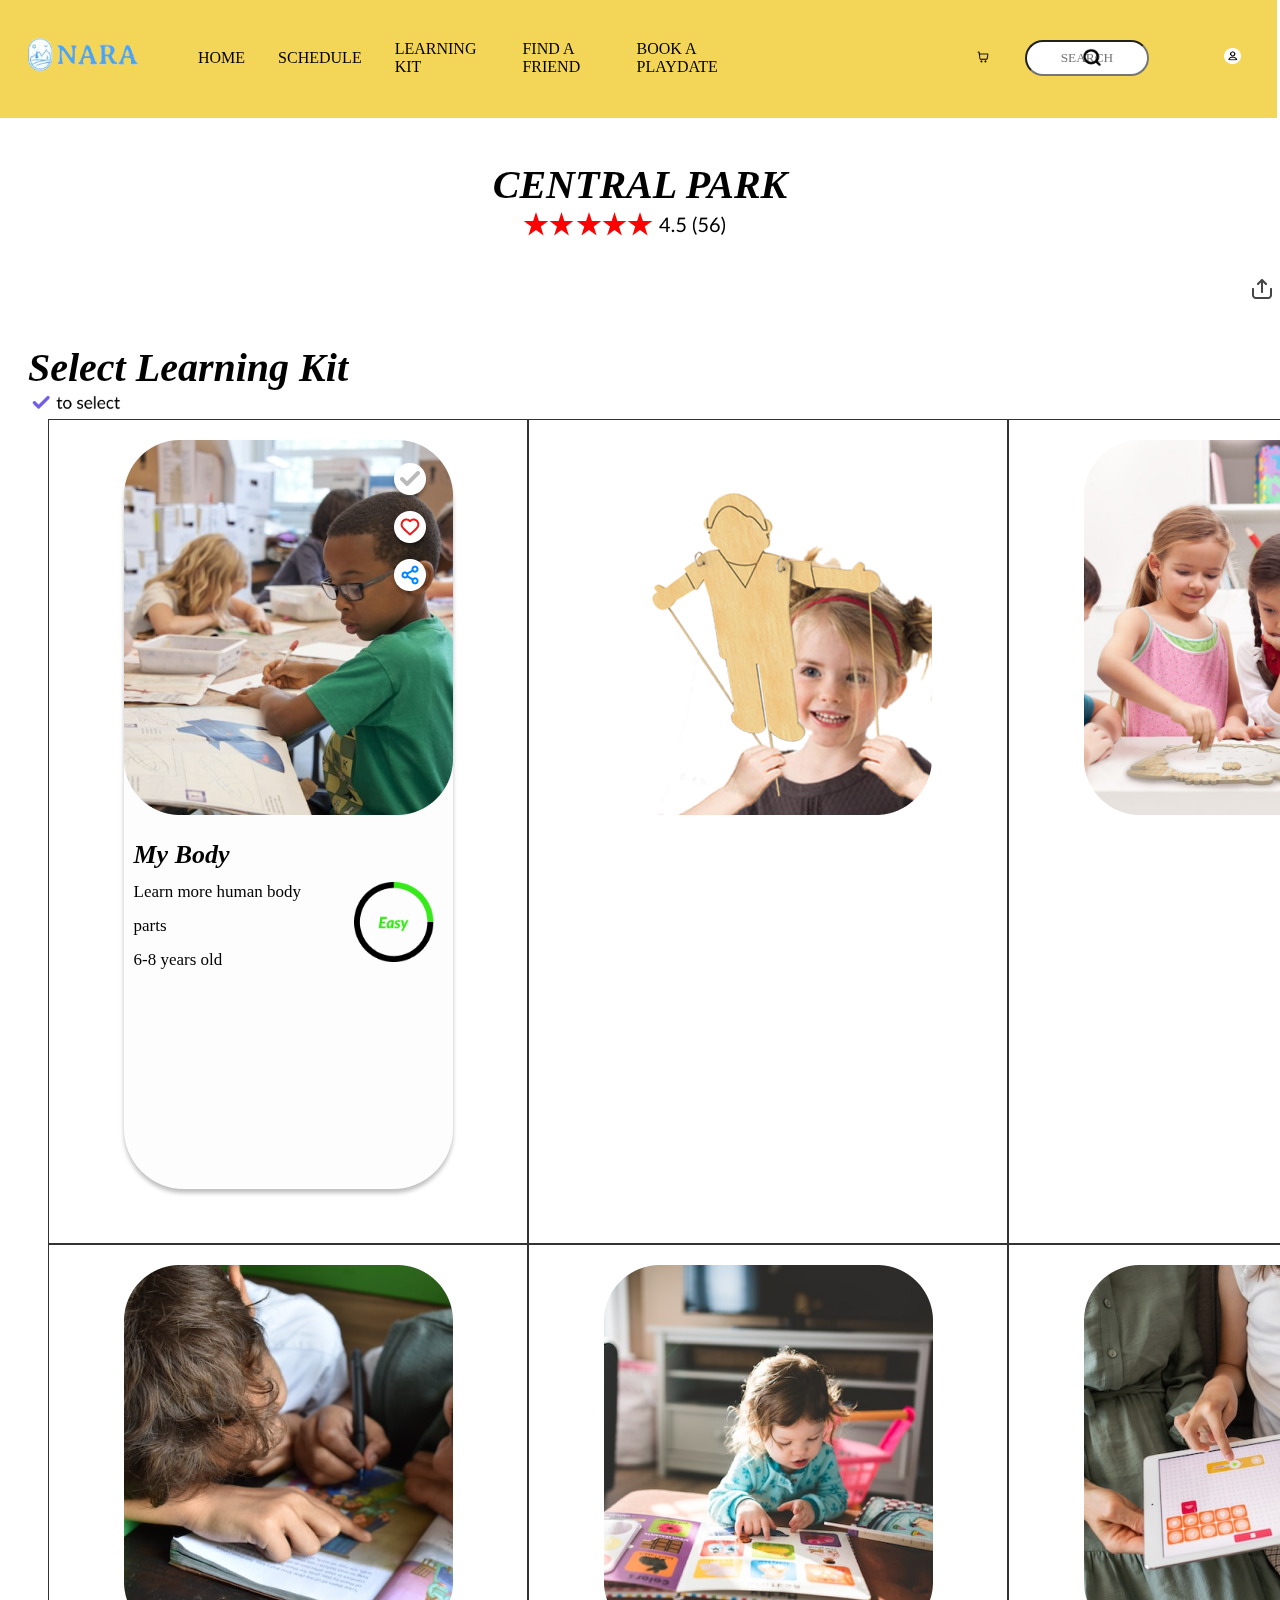
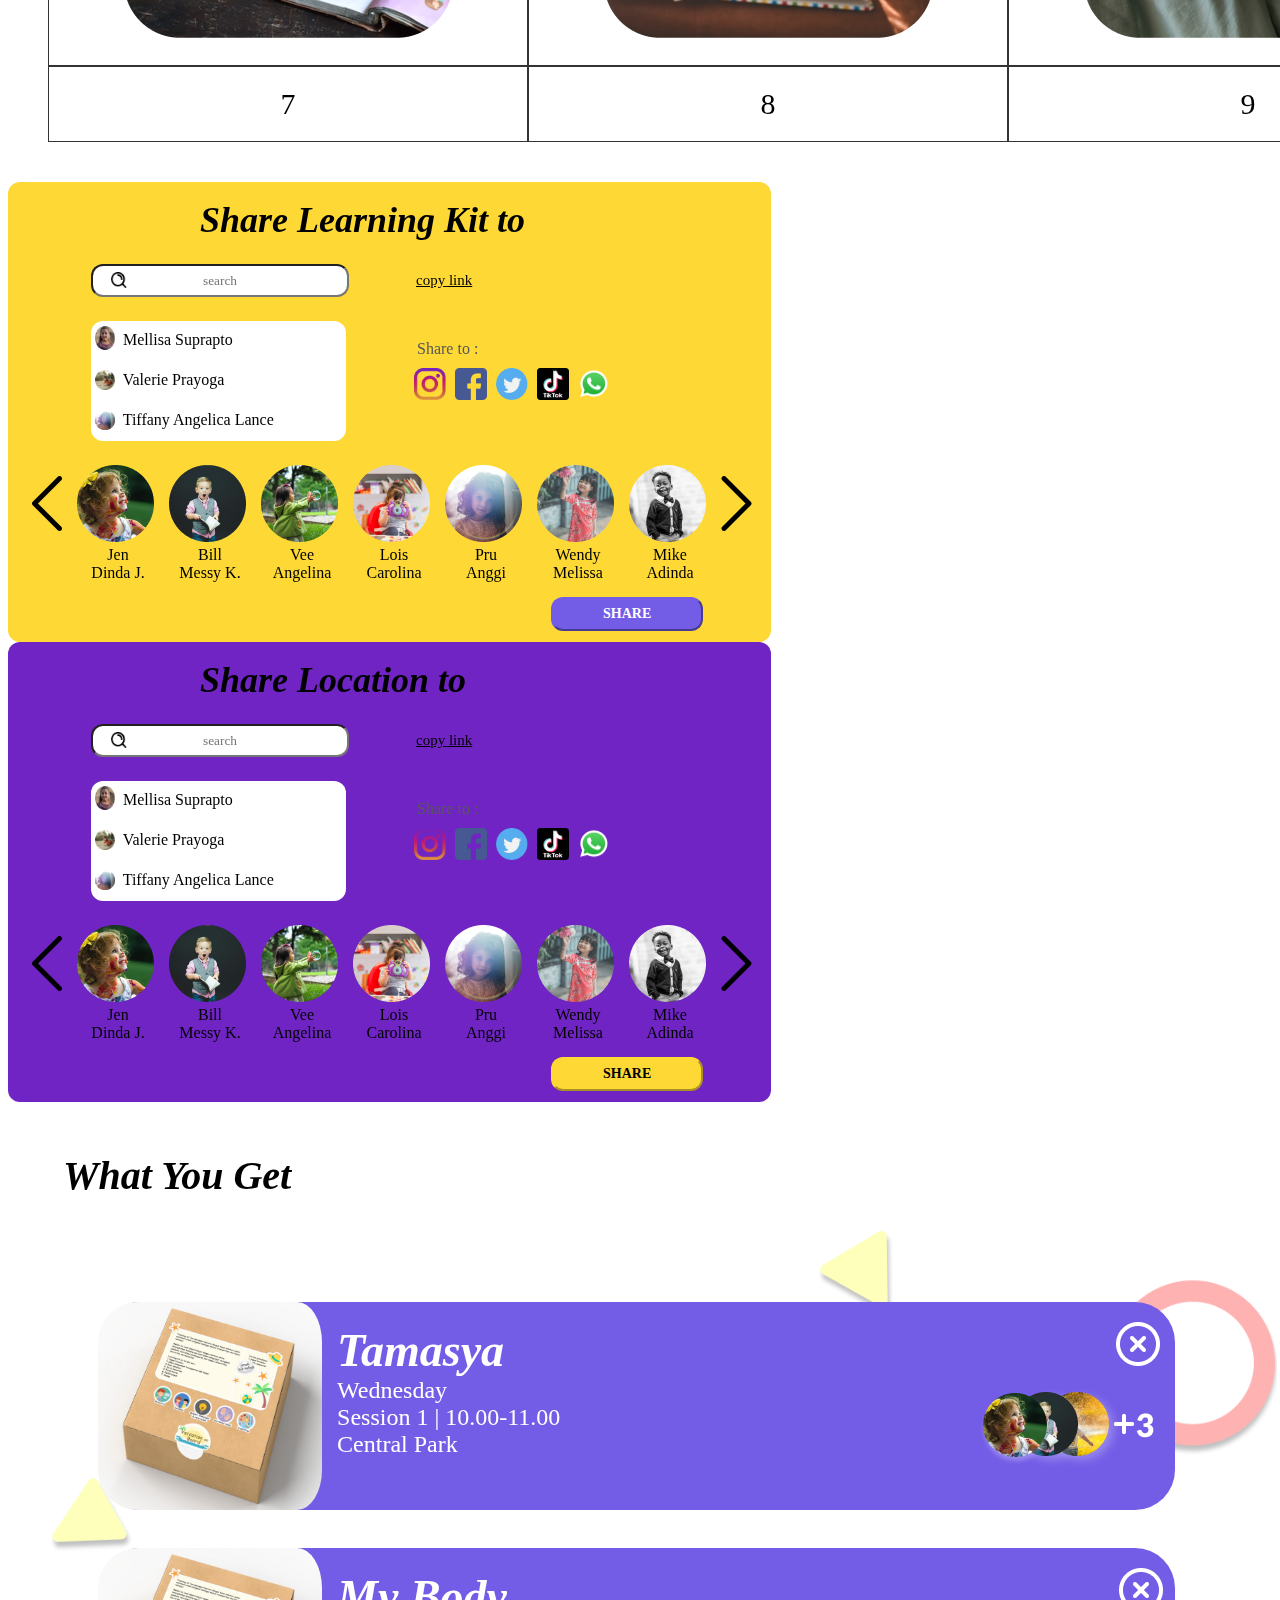
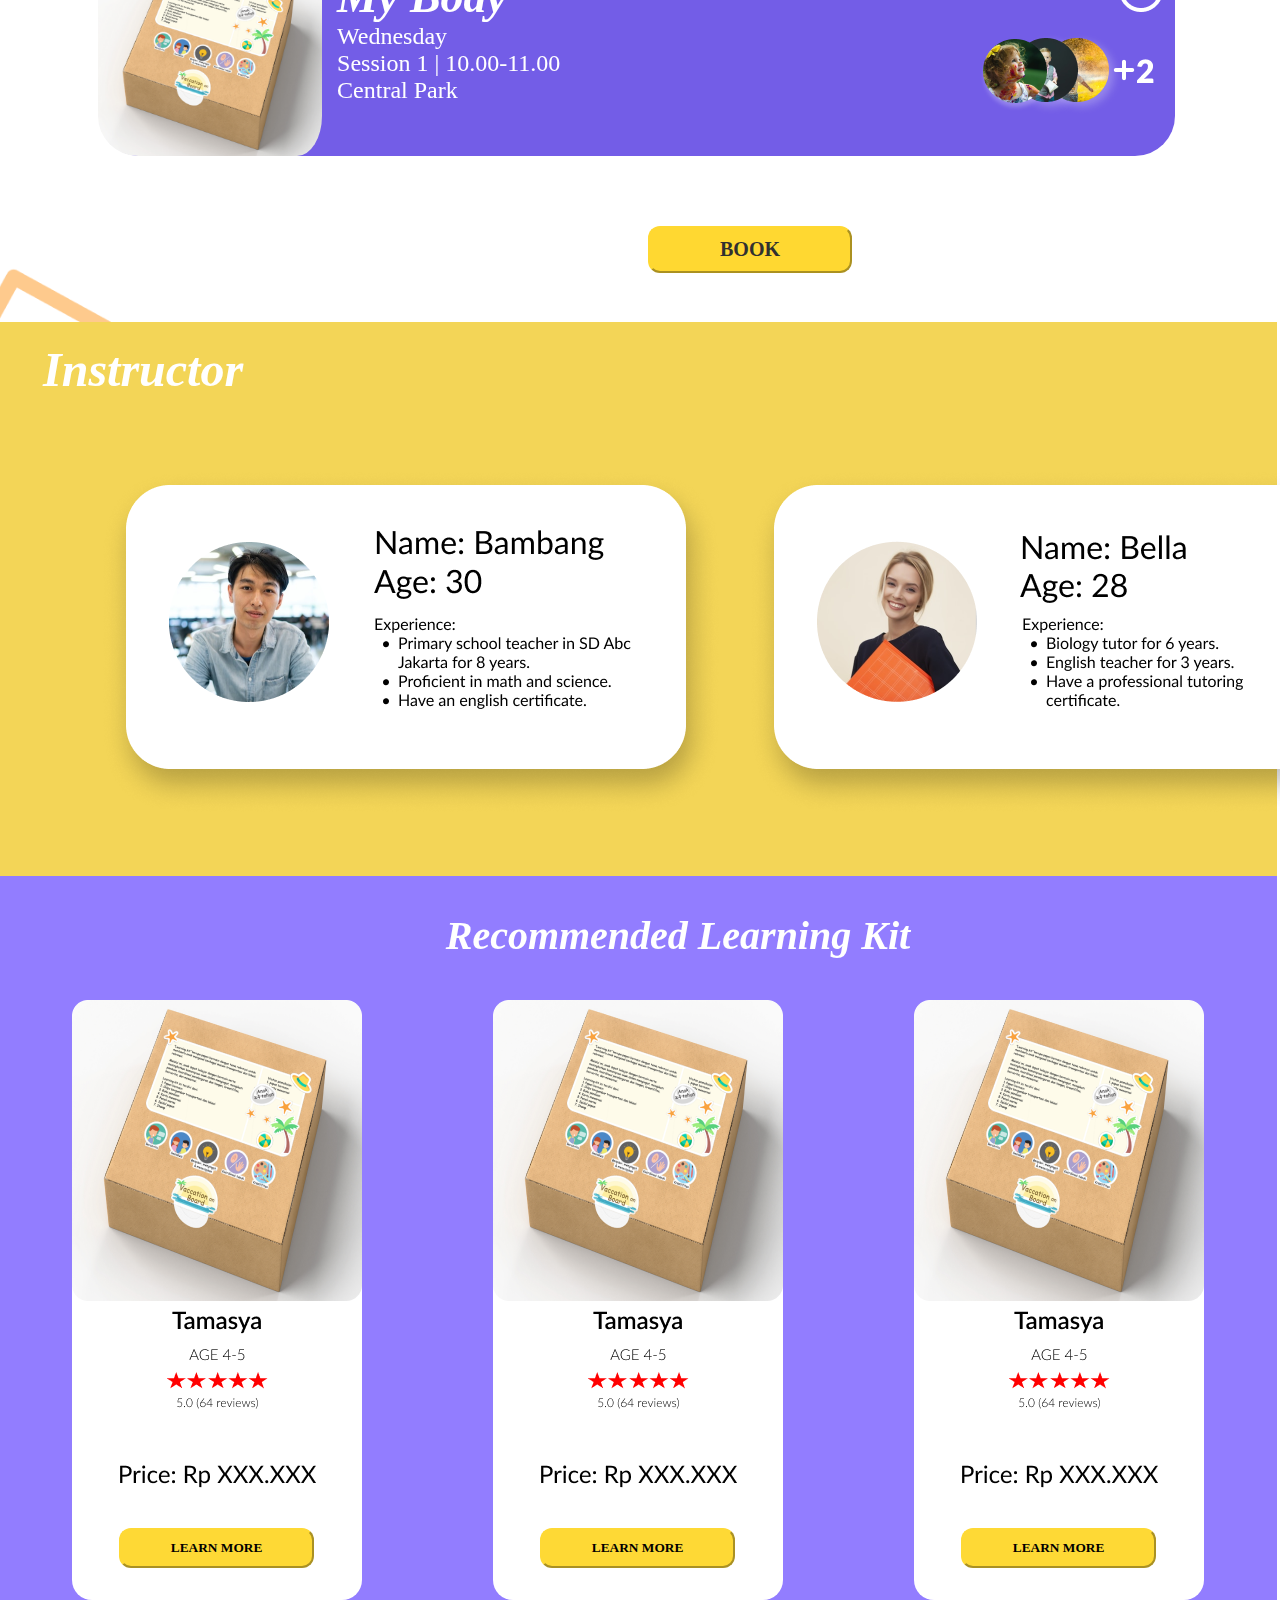
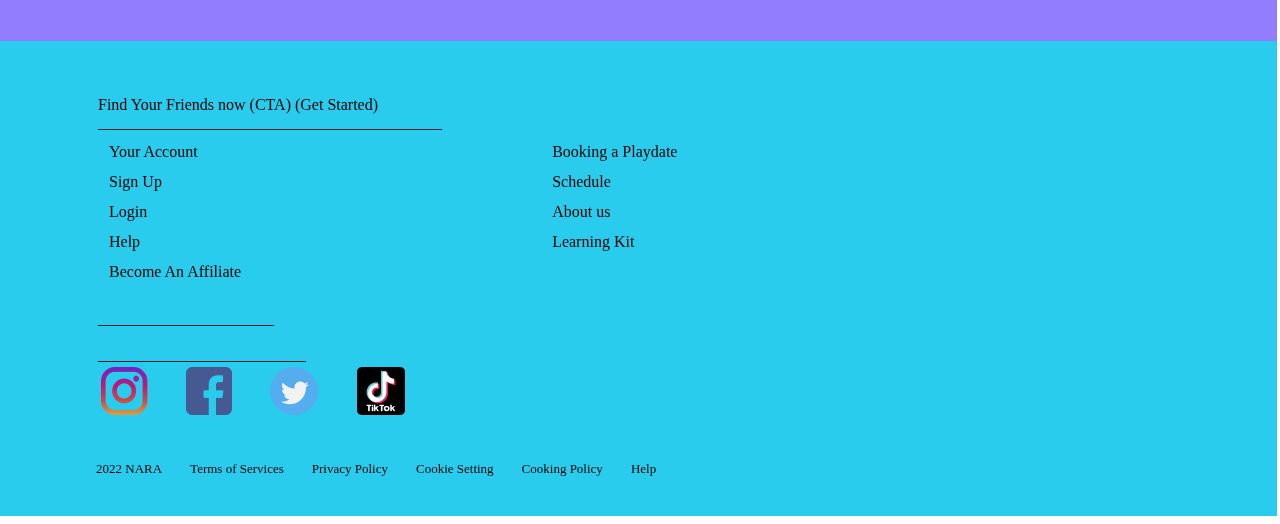
==== Code v.0.2/web/product_page.html @ f8077f62 "Uploaded Reinhart's Database and Setting Up Docker" ====
<!DOCTYPE html>
<html lang="en">
<head>
    <meta charset="UTF-8">
    <meta http-equiv="X-UA-Compatible" content="IE=edge">
    <meta name="viewport" content="width=device-width, initial-scale=1.0">
    <title> Product Page </title>
    <link rel="stylesheet" href="css folder/product_page.css">
</head>
<body>
    <div class="navbar">
        <table>
            <tr class="navbarcontent">
                <td> 
                    <img src="pic/My project 1.svg">
                </td>
                <td>
                    HOME
                </td>
                <td>
                    SCHEDULE
                </td>
                <td>
                    LEARNING KIT
                </td>
                <td>
                    FIND A FRIEND
                </td>
                <td>
                    BOOK A PLAYDATE
                </td>
                <td class="shoppingcart">
                    <img src="pic/shopping-cart-01.png" width="80%" height="80%">
                </td>
                <td>
                    <div class="searchbox">
                        <input type="text" placeholder="SEARCH" class="input">
                        <button type="submit">
                            <img src="pic/search-md.png" width="80%" height="80%">
                        </button>
                </div>
                </td>
                <td class="usercircle">
                    <img src="pic/usercircle.png" width="80%" height="80%">
                </td>
            </tr>
        </table>
    </div>
        <div class="sectionone">
            <table class="place_options">
                <tr>
                    <td>
                        <!--
                        <button class="left_button_img">
                        <img src="pic/button left.png">
                        -->
                        </button>
                    </td>

                    <td class="place_name">
                        CENTRAL PARK
                    </td>
                    <td>
                        <!---
                        <button class="right_button_img">
                        <img src="pic/button right.png">
                        </button>
                        -->
                    </td>
                </tr>
                <tr>    
                    <td>

                    </td>
                    <td class="place_rating">
                        <img src="pic/star-rating.png">
                    </td>
                </tr>
            </table>
            <table>
                <td class="share_icon">
                    <img src="pic/share-01.png">
                </td>
                <td>
                    <u> Share </u>
                </td>
                <td class="heart_icon">
                    <img src="pic/heart-rounded.png">
                </td>
                <td>
                    <u> Save </u>
                </td>
            </table>
            <br><br>
            <label class="select_learning_kit"> Select Learning Kit </label>
            <br>
            <label class="tick_to_select"> 
                <img src="pic/select_icon.png" width="8%" height="8%" style="margin-left: -3px;"> 
            </label>
        </div>

        <div class="lists_of_learning_kits_container">
            <div class="grid_item_one">
                <div class="grid_item_one_content">
                    <img src="pic/image 35.png">
                    <div class="grid_item_one_buttons">
                        <button class="select_button">
                            <img src="pic/grid-icons/select_default.png">
                        </button>
                        <br>
                        <button class="like_button">
                        <img src="pic/grid-icons/like_default.png">
                        </button>
                        <br>
                        <button class="share_button">
                            <img src="pic/grid-icons/share_default.png">
                        </button>
                    </div>
                    <div class="grid_item_one_text">
                        <label class="grid_item_one_header"> My Body </label>
                        <br style="margin-bottom: -5px; display: block;">
                        <label class="grid_item_one_header_content">
                        Learn more human body <br style="margin-bottom: -15px; display: block;">
                        parts
                        <br style="margin-bottom: -15px; display: block;">
                        6-8 years old
                        </label>
                        <br>
                        <img src="pic/easy-big.png" class="grid_item_one_difficulty">
                    </div>
                    <div data-toggle="collapse">
                    </div>
                </div>
                <br>
                
            </div>

            <div class="grid-item">
                <img src="pic/image 37.png">
            </div>
            <div class="grid-item">
                <img src="pic/image 41.png">
            </div>  
            <div class="grid-item">
                <img src="pic/image 45.png">
            </div>
            <div class="grid-item">
                <img src="pic/image 46.png">
            </div>
            <div class="grid-item">
                <img src="pic/image 47.png">
            </div>  
            <div class="grid-item">7</div>
            <div class="grid-item">8</div>
            <div class="grid-item">9</div>  
        </div>





        <div class="pop_up_share_learningkit">
            <table>
                <tr>
                    <td class="share_learningkit_header"> Share Learning Kit to </td>
                </tr>
                <tr>
                    <td>
                        <div class="share_learningkit_searchbar">
                            <input type="text" placeholder="search" class="share_learningkit_input">
                            <button type="submit" class="share_learningkit_magnifying_glass">
                                <img src="pic/search-md2.png" width="80%" height="80%">
                            </button>
                        </div>
                    </td>
                    <td class="copy_link_learningkit">
                         copy link 
                    </td>
                </tr>
                <tr>
                    <td rowspan="2">
                        <div class="share_learningkit_list_of_friends">
                                <img src="pic/faces/Ellipse 136.png" width="20" height="20%"> Mellisa Suprapto <br/>
                                <p> <img src="pic/faces/Ellipse 137.png" width="20" height="20%"> Valerie Prayoga <br/>
                                <p> <img src="pic/faces/Ellipse 135.png" width="20" height="20%"> Tiffany Angelica Lance <br/>
                        </div>
                    </td>
                    <td style="position:relative; left:-350px; top: 12px; font-family: Lato; color: #575757;">
                        Share to :
                    </td>
                </tr>
                <tr class="share_to_logos">
                    <td><img src="pic/Group.png"></td>
                    <td><img src="pic/facebook logo.png"></td>
                    <td><img src="pic/Group(1).png"></td>
                    <td><img src="pic/TikTok logo.png"></td>
                    <td><img src="pic/whatsapp.png"></td>
                </tr>
                <tr>
                <td>
                    <div class="learningkit_friends_container">
                        <div>
                            <img src="pic/left-arrow.png" class="left_arrow">
                        </div>
                        <div>
                            <img src="pic/faces/Ellipse 121.png">
                            <label> Jen </label>
                            <label> Dinda J. </label>
                        </div>
                        <div>
                            <img src="pic/faces/Ellipse 122.png">
                            <label> Bill </label>
                            <label> Messy K. </label>
                        </div>
                        <div>
                            <img src="pic/faces/Ellipse 124.png">
                            <label> Vee </label>
                            <label> Angelina </label>
                        </div>
                        <div>
                            <img src="pic/faces/Ellipse 134.png">
                            <label> Lois </label>
                            <label> Carolina </label>
                        </div>
                        <div>
                            <img src="pic/faces/Ellipse 135.png">
                            <label> Pru </label>
                            <label> Anggi </label>
                        </div>
                        <div>
                            <img src="pic/faces/Ellipse 123.png">
                            <label> Wendy </label>
                            <label> Melissa </label>
                        </div>
                        <div>
                            <img src="pic/faces/Ellipse 133.png">
                            <label> Mike </label>
                            <label> Adinda </label>
                        </div>
                        <div>
                            <img src="pic/right-arrow.png" class="right_arrow">
                        </div>
                    </div>
                        <div>
                            <a href="">
                            <button class="friends_share">  SHARE </button>
                            </a>
                        </div>
                    </td>
                </tr>
            </table>
        </div>


        <div class="pop_up_share_location">
            <table>
                <tr>
                    <td class="share_location_header"> Share Location to </td>
                </tr>
                <tr>
                    <td>
                        <div class="share_location_searchbar">
                            <input type="text" placeholder="search" class="share_location_input">
                            <button type="submit" class="share_location_magnifying_glass">
                                <img src="pic/search-md2.png" width="80%" height="80%">
                            </button>
                        </div>
                    </td>
                    <td class="copy_link_location">
                         copy link 
                    </td>
                </tr>
                <tr>
                    <td rowspan="2">
                        <div class="share_location_list_of_friends">
                                <img src="pic/faces/Ellipse 136.png" width="20" height="20%"> Mellisa Suprapto <br/>
                                <p> <img src="pic/faces/Ellipse 137.png" width="20" height="20%"> Valerie Prayoga <br/>
                                <p> <img src="pic/faces/Ellipse 135.png" width="20" height="20%"> Tiffany Angelica Lance <br/>
                        </div>
                    </td>
                    <td style="position:relative; left:-350px; top: 12px; font-family: Lato; color: #575757;">
                        Share to :
                    </td>
                </tr>
                <tr class="share_to_logos_shareloc">
                    <td><img src="pic/Group.png"></td>
                    <td><img src="pic/facebook logo.png"></td>
                    <td><img src="pic/Group(1).png"></td>
                    <td><img src="pic/TikTok logo.png"></td>
                    <td><img src="pic/whatsapp.png"></td>
                </tr>
                <tr>
                <td>
                    <div class="location_friends_container">
                        <div>
                            <img src="pic/left-arrow.png" class="left_arrow_shareloc">
                        </div>
                        <div>
                            <img src="pic/faces/Ellipse 121.png">
                            <label> Jen </label>
                            <label> Dinda J. </label>
                        </div>
                        <div>
                            <img src="pic/faces/Ellipse 122.png">
                            <label> Bill </label>
                            <label> Messy K. </label>
                        </div>
                        <div>
                            <img src="pic/faces/Ellipse 124.png">
                            <label> Vee </label>
                            <label> Angelina </label>
                        </div>
                        <div>
                            <img src="pic/faces/Ellipse 134.png">
                            <label> Lois </label>
                            <label> Carolina </label>
                        </div>
                        <div>
                            <img src="pic/faces/Ellipse 135.png">
                            <label> Pru </label>
                            <label> Anggi </label>
                        </div>
                        <div>
                            <img src="pic/faces/Ellipse 123.png">
                            <label> Wendy </label>
                            <label> Melissa </label>
                        </div>
                        <div>
                            <img src="pic/faces/Ellipse 133.png">
                            <label> Mike </label>
                            <label> Adinda </label>
                        </div>
                        <div>
                            <img src="pic/right-arrow.png" class="right_arrow_shareloc">
                        </div>
                    </div>
                        <div>
                            <a href="">
                            <button class="friends_share_shareloc">  SHARE </button>
                            </a>
                        </div>
                    </td>
                </tr>
            </table>
        </div>


        <div class="whatyouget">
            <div class="what_you_get_content">
                <label class="what_you_get_label"> What You Get </label>
                
                <div class="what_you_get_tamasya">
                    <img src="pic/Screenshot (389) 1.png" width="224px" height="208px" style="float: left; border-radius: 40px; margin-left: -2px; padding-right: 15px;" >
                    <label class="what_you_get_tamasya_header"> Tamasya </label>
                    <img src="pic/X_Icon.png" class="what_you_get_tamasya_x_icon">
                    <br style="display:block; margin-bottom: 0.5em;">
                    Wednesday
                    <br style="display: block; margin-bottom: 6px;">
                    Session 1 | 10.00-11.00
                    <br  style="display: block; margin-bottom: 6px;">
                    Central Park
                    <img src="pic/faces_and_+3.png" class="what_you_get_tamasya_3faces">
                </div>
                
                <br>
                
                <div class="what_you_get_mybody">
                    <img src="pic/Screenshot (389) 1.png" width="224px" height="208px" style="float: left; border-radius: 40px; margin-left: -2px; padding-right: 15px;" >
                    <label class="what_you_get_mybody_header"> My Body </label>
                    <img src="pic/X_Icon.png" class="what_you_get_mybody_x_icon">
                    <br style="display:block; margin-bottom: 0.5em;">
                    Wednesday
                    <br style="display: block; margin-bottom: 6px;">
                    Session 1 | 10.00-11.00
                    <br  style="display: block; margin-bottom: 6px;">
                    Central Park
                    <img src="pic/faces_and_+2.png" class="what_you_get_tamasya_3faces_plus2">
                </div>

                <div class="book_button_div">
                    <button  class="what_you_get_book_button"> BOOK </button>
                </div>
            </div>
            <img src="pic/bg_whatyouget_revisi.png" class="whatyouget_bg">
        </div>
                

        <br>

        <div class="instructor">
            <label class="instructorlabel"> Instructor </label>
            <table class="instructortable">
                <td><img src="pic/ins-bambang.png"></td>
                <td><img src="pic/ins-bella.png"></td>
            </table>
        </div>

        <div class="rec_learning_kit">
            <br><br>
            <label class="recom_learn_kit"> Recommended Learning Kit </label>
            <table class="three_items">
                <td class="first_container">
                        <div class="container_tamasya">
                            <img src="pic/Screenshot (389) 1.png"><br>
                            <img src="pic/Group 180.png">
                            <br><br><br>
                            <button class="learn_more_button">
                                LEARN MORE
                            </button>
                         <br>
                         </div>
                </td>

                <td class="second_container">
                    <div class="container_tamasya_dua">
                        <img src="pic/Screenshot (389) 1.png"><br>
                        <img src="pic/Group 180.png">
                        <br><br><br>
                        <button class="learn_more_button_dua">
                            LEARN MORE
                        </button>
                        <br>
                    </div>
                 </td>

                <td class="third_container">
                    <div class="container_tamasya_tiga">
                        <img src="pic/Screenshot (389) 1.png"><br>
                        <img src="pic/Group 180.png">
                        <br><br><br>
                        <button class="learn_more_button_tiga">
                            LEARN MORE
                        </button>
                        <br>
                    </div>
                </td>
                
            </table>
        </div>




        <footer class="footer">
            <div class="footerdiv">
                Find Your Friends now   (CTA) (Get Started)
                <br style="line-height:0px;">
                ___________________________________________
                <br style="line-height:30px;">
                <table class="tablefooter">
                    <tr>
                        <td>Your Account</td>
    
                        <td>Booking a Playdate</td>
                    </tr>
                    <tr>
                        <td>Sign Up</td>
    
                        <td>Schedule</td>
                    </tr>
                    <tr>
                        <td>Login</td>
    
                        <td>About us</td>
                    </tr>
                    <tr>
                        <td>Help</td>
    
                        <td>Learning Kit</td>
                    </tr>
                    <tr>
                        <td>Become An Affiliate</td>
                    </tr>
                </table>
                <br>
                 ______________________
                 <br />&nbsp;<br />
    
                 __________________________
                 <br class="seperatelogo">
                 <table class="footerlogos">
                    <tr>
                        <td><img src="pic/Group.png"></td>
                        <td><img src="pic/facebook logo.png"></td>
                        <td><img src="pic/Group(1).png"></td>
                        <td><img src="pic/TikTok logo.png"></td>
                    </tr>
                 </table>
            </div>
            <br />&nbsp;<br />
    
            <table class="bottombar">
                <tr>
                    <td> 2022 NARA </td>
                    <td> Terms of Services </td>
                    <td> Privacy Policy </td>
                    <td> Cookie Setting </td>
                    <td> Cooking Policy </td>
                    <td> Help </td>
                </tr>
            </table>
            <br><br>
        </footer>
</body>
<script src="Js Script/product_page.js"></script>
</html>
---- Code v.0.2/web/css folder/product_page.css ----
body{
    overflow-x: hidden;
}

.navbar{
    background: #f3d557;
    margin-top: -10px;
    margin-left: -10px;
    width: 101.2%;
}

.navbarcontent{
    font-family: Inter;
    width: 100%;
}

.navbarcontent td{
    padding-right: 30px;
}

.shoppingcart{
    padding-left: 200px;
}

.searchbox input{
    display: block;
    width: 100%;
}

.searchbox button{
    background: transparent;
    border: none;
    cursor: pointer;
    display: inline-block;
    position: absolute;
    top: 47px;
    right: 170px;
}

.navbar input[type=text]{
    background-color: white;
    text-align: center;
    border-radius: 20px;
    width: 150%;
    height: 30px;
    font-family: Lato;
}

.usercircle{
    padding-left: 90px;
}

.sectionone{
    padding-top: 40px;
}

.place_options{
    margin-left: auto;
    margin-right: auto;
}

.left_button_img{
    background-color: transparent;
    background-repeat: no-repeat;
    border: none;
    cursor: pointer;
    overflow: hidden;
    outline: none;
}

.left_button_img:hover{
    color: #444444;
    opacity: 55%;
}

.right_button_img{
    background-color: transparent;
    background-repeat: no-repeat;
    border: none;
    cursor: pointer;
    overflow: hidden;
    outline: none;
}

.right_button_img:hover{
    color: #444444;
    opacity: 55%;
}

.place_name{
    font-family: Lato;
    font-style: italic;
    font-weight: bolder;
    font-size: 40px;
    padding-left: 30px;
    padding-right: 30px;
}

.place_rating{
    padding-left: 60px;
    padding-bottom: 30px;
}

.share_icon{
    padding-left: 1240px;
    padding-right: 5px;
}

.heart_icon{
    padding-left: 20px;
    padding-right: 5px;
}

.select_learning_kit{
    font-family: Lato;
    font-style: italic;
    font-weight: bolder;
    font-size: 40px;
    padding-left: 20px;
}

.tick_to_select{
    padding-left: 20px;
}




.lists_of_learning_kits_container{
    width: 1440px;
    display: grid;
    grid-template-columns: auto auto auto;
    grid-template-rows: auto auto auto;
    padding-bottom: 40px;
    padding-left: 40px;
}

.grid_item_one{
/*    background-color: rgba(255, 255, 255, 0.8); */
    border: 1px solid rgba(0, 0, 0, 0.8);
    padding: 20px;
    font-size: 30px;
}

.grid_item_one_content{
    background: #FDFDFD;
    width: 329px;
    border-radius: 60px;
    margin-left: auto;
    margin-right: auto;
    box-shadow: 0px 4px 4px rgba(0, 0, 0, 0.25);
    font-family: Lato;
}

.grid_item_one_buttons{
    position: relative;
    top: -360px;
    left: 260px;
}

.grid_item_one_text{
    position: relative;
    top: -130px;
    left: 10px;
}

.grid_item_one_header{
    font-weight: bolder;
    font-style: italic;
    font-size: 26px;
}

.grid_item_one_header_content{
    font-size: 17px;
}

.grid_item_one_difficulty{
    position: relative;
    width: 80px;
    height: 80px;
    top: -90px;
    left: 220px;
}

.select_button{
    background-color: transparent;
    border-radius: 50%;
    background-repeat: no-repeat;
    border: none;
    cursor: pointer;
    overflow: hidden;
    outline: none;
}

.like_button{
    background-color: transparent;
    border-radius: 50%;
    background-repeat: no-repeat;
    border: none;
    cursor: pointer;
    overflow: hidden;
    outline: none;
}

.share_button{
    background-color: transparent;
    border-radius: 50%;
    background-repeat: no-repeat;
    border: none;
    cursor: pointer;
    overflow: hidden;
    outline: none;
}





.grid-item{
    background-color: rgba(255, 255, 255, 0.8);
    border: 1px solid rgba(0, 0, 0, 0.8);
    padding: 20px;
    font-size: 30px;
    text-align: center;
}







.footer{
    background-color: #2ACCEE;
    font-family:  Inter;
    width: 100%;
    height: 100%;
    margin-left: -10px;
    width: 101.2%;
}

.footerdiv{
    padding-top: 55px;
    padding-left: 100px;
}

.tablefooter{
    text-align: left;
    border-spacing: 10px;
    border-collapse: separate;
}

.tablefooter td{
    padding-right: 300px;
}

.seperatelogo{
    line-height: 80px;
}

.footerlogos td{
    padding-right: 35px;
}

.footerlogos{
    margin: left;
    padding-right: 300px;
}

.bottombar{
    padding-left: 95px;
    font-size: 13px;
}

.bottombar td{
    padding-right: 25px;
}



.learningkitheader{
    font-weight: bolder;
    font-style: italic;
    color: black;
    font-family: Lato;
    font-size: 48px;
    padding-left: 30px;
    padding-top: 25px;
}

.instructor{
    background-color: #F3D557;
    margin-left: -10px;
    width: 101.2%;
    margin-top: -22px;
}

.instructorlabel{
    font-family: Lato;
    font-weight: bolder;
    font-style: italic;
    color: white;
    font-size: 48px;
    padding-left: 45px;
    display: block;
    padding-top: 20px;
}

.instructortable{
    padding-left: 100px;
    padding-top: 70px;
    padding-bottom: 60px;
}

.instructortable td{
    padding-right: 25px;
}

.whatyouget{
    position: relative; 
    object-fit: fill;
    margin-left: -10px;
    width: 101.2%;
    height: fit-content;
}

.whatyouget_bg{
    width: 100%;
    height: 100%;
    position: relative;
    z-index: -1;
    margin-top: -500px;
}

.what_you_get_label{
    position: absolute; 
    top: 50px;
    left: 35px;
    font-weight: bolder;
    font-family: Lato;
    font-size: 40px;
    font-style: italic;
    padding-left: 30px;
}

.what_you_get_tamasya{
    background-color: #735DE7;
    font-family: Lato;
    border-radius: 40px;
    position: relative;  
    top: 200px;
    height: 208px;
    width: 1075px;
    margin-left: auto;
    margin-right: auto;
    color: white;
    font-size: 24px;
}

/*
.what_you_get_tamasya{
    display:flex;
    justify-content: between;
    align-items: center;
    background-color: #735DE7;
    font-family: Lato;
    border-radius: 12px;
    top: 150px;
}
*/

.what_you_get_tamasya_header{
    font-family: Lato;
    font-weight: bolder;
    color: white;
    font-size: 46px;
    font-style: italic;
}

.what_you_get_tamasya_x_icon{
    padding-left: 600px;
    padding-top: 20px;
}

.what_you_get_tamasya_3faces{
    padding-left: 250px;
    float: right;
    margin-top: -45px;
}

.what_you_get_mybody{
    background-color: #735DE7;
    font-family: Lato;
    border-radius: 40px;
    position: relative;  
    top: 220px;
    height: 208px;
    width: 1075px;
    margin-left: auto;
    margin-right: auto;
    color: white;
    font-size: 24px;
}

.what_you_get_mybody_header{
    font-family: Lato;
    font-weight: bolder;
    color: white;
    font-size: 46px;
    font-style: italic;
}

.what_you_get_mybody_x_icon{
    padding-left: 600px;
    padding-top: 20px;
}

.what_you_get_tamasya_3faces_plus2{
    padding-left: 20px;
    float: right;
    margin-top: -45px;
}

.what_you_get_book_button{
    font-weight: bold;
    font-family: Lato;
    font-size: 20px;
    border-radius: 12px;
    text-align: center;
    background-color: #ffd831;
    color: #303030;
    padding: 10px 70px;
    border-color: #ffd831;
    position: relative;
}

.what_you_get_book_button:hover{
    background-color: #b79b23;
    color: black;
    border-color: #b79b23;
    cursor: pointer;
}

.book_button_div{
    padding-left: 650px;
    padding-top: 120px;
    position: relative;
    top: 170px;
}



.pop_up_share_learningkit{
    background-color: #FED935;
    height: 460px;
    width: 763px;
    border-radius: 12px;
}

.share_learningkit_searchbar{
    display: block;
    width: 100%;
    padding-left: 80px;
    padding-bottom: 20px;
}

.share_learningkit_header{
    font-weight: bolder;
    font-style: italic;
    font-family: Lato;
    font-size: 36px;
    padding-bottom: 20px;
    padding-top: 15px;
    padding-left: 190px;
    display: block;
}

.share_learningkit_input[type=text]{
    background-color: white;
    text-align: center;
    border-radius: 12px;
    width: 250px;
    height: 27px;
    font-family: Lato;
}

.share_learningkit_magnifying_glass{
    background: transparent;
    border: none;
    cursor: pointer;
    display: inline-block;
    position: relative;
    left: -250px;
    top: 3px;
}

.copy_link_learningkit{
    padding-left: 20px;
    position: relative;
    left: -370px;
    top: -10px;
    font-weight: 500;
    text-decoration: underline;
    font-size: 15px;
}

.share_learningkit_list_of_friends{
    background-color: white;
    border-radius: 12px;
    width: 255px;
    height: 120px;
    overflow-y: scroll;
    margin-left: 80px;
}

.share_learningkit_list_of_friends img{
    padding-right: 4px;
    position: relative;
    top: 5px;
    padding-left: 4px;
}

.share_to_logos{
    display: inline-block;   
    position: relative;
    left: -355px;
    padding-top: 10px;
}

.share_to_logos img{
    width: 32px;
    height: 32px;
    padding-right: 5px;
}

.learningkit_friends_container{
    display: inline-flex;
    position: relative;
    padding-top: 20px;
    padding-left: 15px;
}

.learningkit_friends_container img{
    padding-right: 10px;
    padding-left: 5px;
}

.learningkit_friends_container label{
    display: block;
    text-align: center;
}

.left_arrow, .right_arrow{
    padding-top: 10px;
}

.friends_share{
    font-weight: bold;
    font-family: Lato;
    font-size: 14px;
    border-radius: 12px;
    text-align: center;
    background-color: #735de7;
    color: white;
    padding: 7px 50px;
    border-color: #735de7;
    position: relative;
    left: 540px;
    top: 15px;
}

.friends_share:hover{
    background-color: #5040A3;
    border-color: #5040A3;
    color: white;
    cursor: pointer;
}



.pop_up_share_location{
    background-color: #7024C4;
    height: 460px;
    width: 763px;
    border-radius: 12px;
}

.share_location_searchbar{
    display: block;
    width: 100%;
    padding-left: 80px;
    padding-bottom: 20px;
}

.share_location_header{
    font-weight: bolder;
    font-style: italic;
    font-family: Lato;
    font-size: 36px;
    padding-bottom: 20px;
    padding-top: 15px;
    padding-left: 190px;
    display: block;
}

.share_location_input[type=text]{
    background-color: white;
    text-align: center;
    border-radius: 12px;
    width: 250px;
    height: 27px;
    font-family: Lato;
}

.share_location_magnifying_glass{
    background: transparent;
    border: none;
    cursor: pointer;
    display: inline-block;
    position: relative;
    left: -250px;
    top: 3px;
}

.copy_link_location{
    padding-left: 20px;
    position: relative;
    left: -370px;
    top: -10px;
    font-weight: 500;
    text-decoration: underline;
    font-size: 15px;
}

.share_location_list_of_friends{
    background-color: white;
    border-radius: 12px;
    width: 255px;
    height: 120px;
    overflow-y: scroll;
    margin-left: 80px;
}

.share_location_list_of_friends img{
    padding-right: 4px;
    position: relative;
    top: 5px;
    padding-left: 4px;
}

.share_to_logos_shareloc{
    display: inline-block;   
    position: relative;
    left: -355px;
    padding-top: 10px;
}

.share_to_logos_shareloc img{
    width: 32px;
    height: 32px;
    padding-right: 5px;
}

.location_friends_container{
    display: inline-flex;
    position: relative;
    padding-top: 20px;
    padding-left: 15px;
}

.location_friends_container img{
    padding-right: 10px;
    padding-left: 5px;
}

.location_friends_container label{
    display: block;
    text-align: center;
}

.left_arrow_shareloc, .right_arrow_shareloc{
    padding-top: 10px;
}

.friends_share_shareloc{
    font-weight: bold;
    font-family: Lato;
    font-size: 14px;
    border-radius: 12px;
    text-align: center;
    background-color: #fed935;
    color: black;
    padding: 7px 50px;
    border-color: #fed935;
    position: relative;
    left: 540px;
    top: 15px;
}

.friends_share_shareloc:hover{
    background-color: #b79b23;
    border-color: #b79b23;
    color: white;
    cursor: pointer;
}








.rec_learning_kit{
    background-color: #927dff;
    margin-left: -10px;
    width: 101.2%;
    margin-top: -5px;
}

.recom_learn_kit{
    color: white;
    font-style: italic;
    font-weight: bolder;
    font-size: 40px;
    font-family: Lato;
    padding-left: 35%;
}

.three_items{
    border-spacing:  40px;
    text-align: center;
    margin-left: auto;
    margin-right: auto;
}

.first_container{
    position: relative;
   /* padding-left: 60px; */
}

.container_tamasya{
    max-width: 290px;
    height: 600px;
    background-color: white;
    border-radius: 20px;
}

.learn_more_button{
    font-family: Inter;
    padding: 10px 50px;
    border-radius: 12px;
    background-color: #fed935;
    border-color: #fed935;
    font-weight: bold;
}

.learn_more_button:hover{
    background-color: #b79b23;
    border-color: #b79b23;
}

.second_container{
    position: relative;
    padding-left: 90px; 
    padding-right: 90px;
}

.container_tamasya_dua{
    max-width: 350px;
    height: 600px;
    background-color: white;
    border-radius: 20px;
}

.learn_more_button_dua{
    font-family: Inter;
    padding: 10px 50px;
    border-radius: 12px;
    background-color: #fed935;
    border-color: #fed935;
    font-weight: bold;
}

.learn_more_button_dua:hover{
    background-color: #b79b23;
    border-color: #b79b23;
}

.third_container{
    position: relative;
 /*   padding-left: 60px; */
}

.container_tamasya_tiga{
    max-width: 290px;
    height: 600px;
    background-color: white;
    border-radius: 20px;
}

.learn_more_button_tiga{
    font-family: Inter;
    padding: 10px 50px;
    border-radius: 12px;
    background-color: #fed935;
    border-color: #fed935;
    font-weight: bold;
}

.learn_more_button_tiga:hover{
    background-color: #b79b23;
    border-color: #b79b23;
}
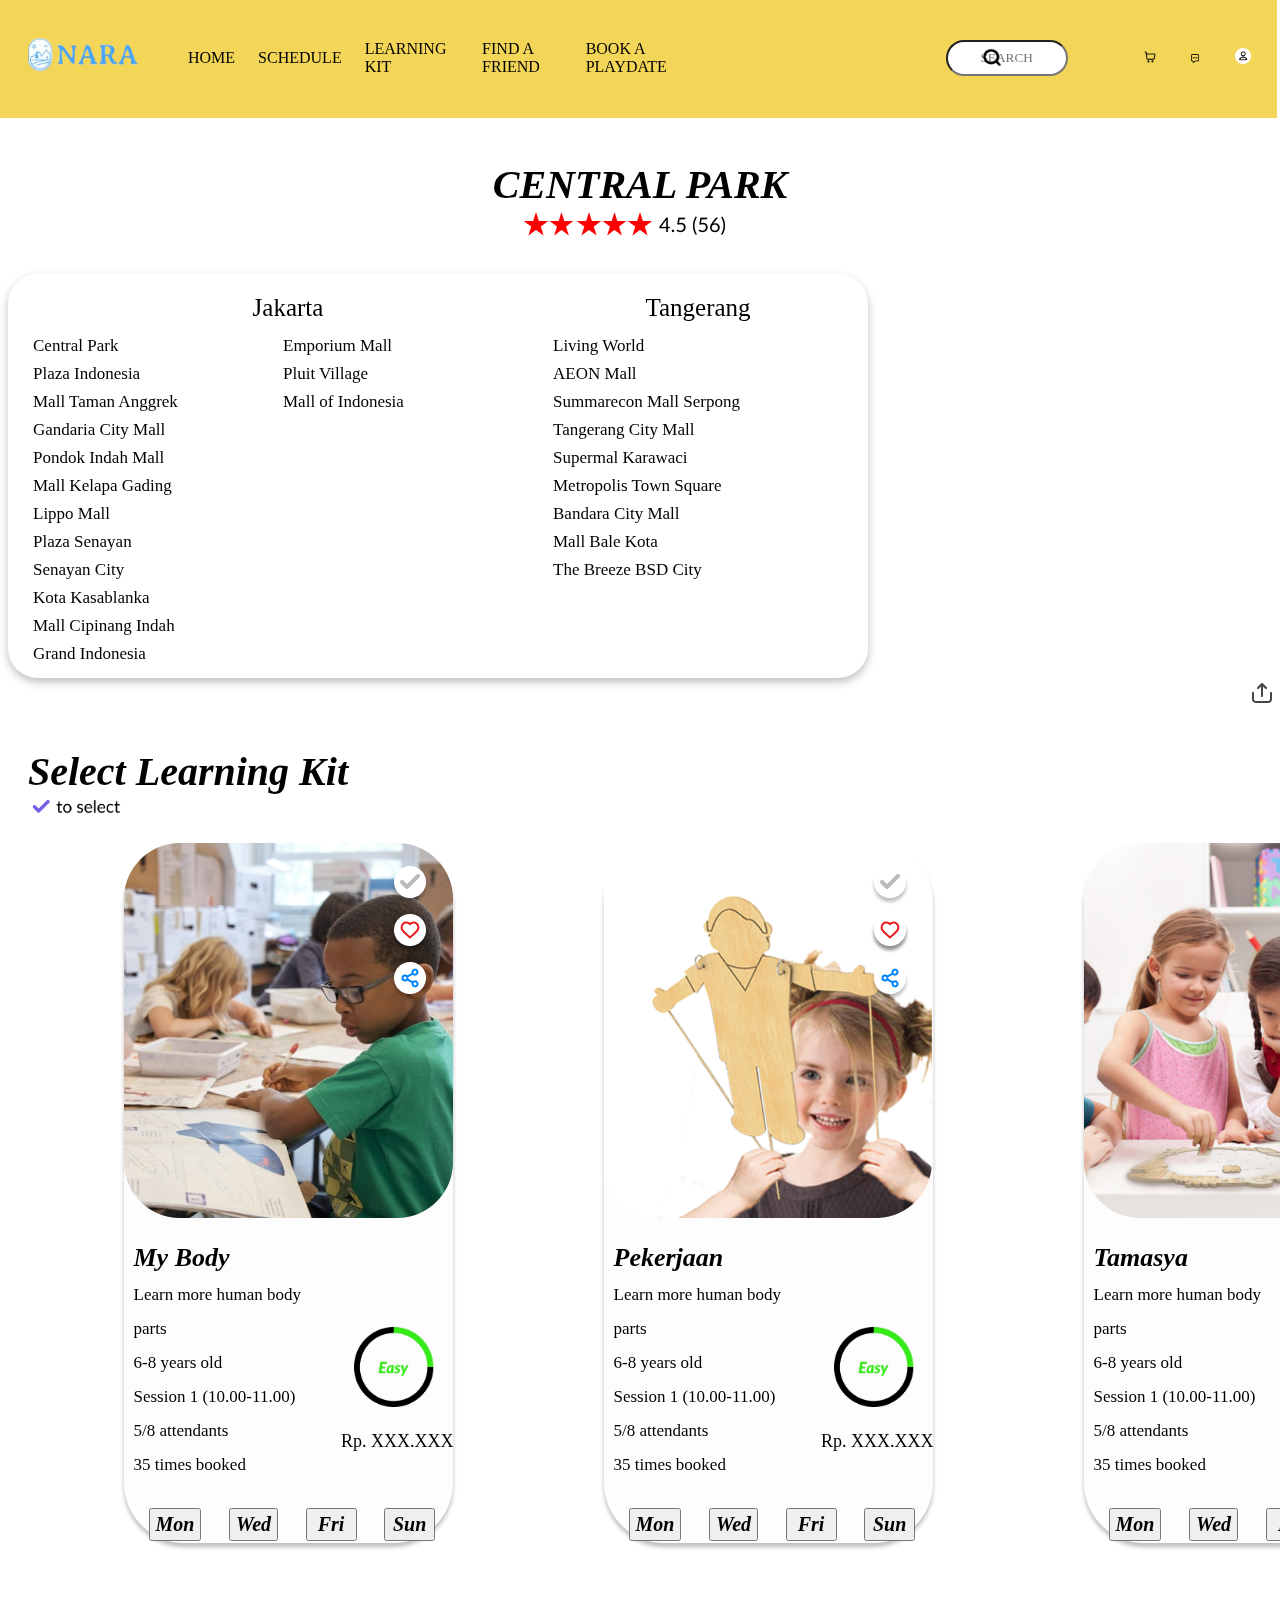
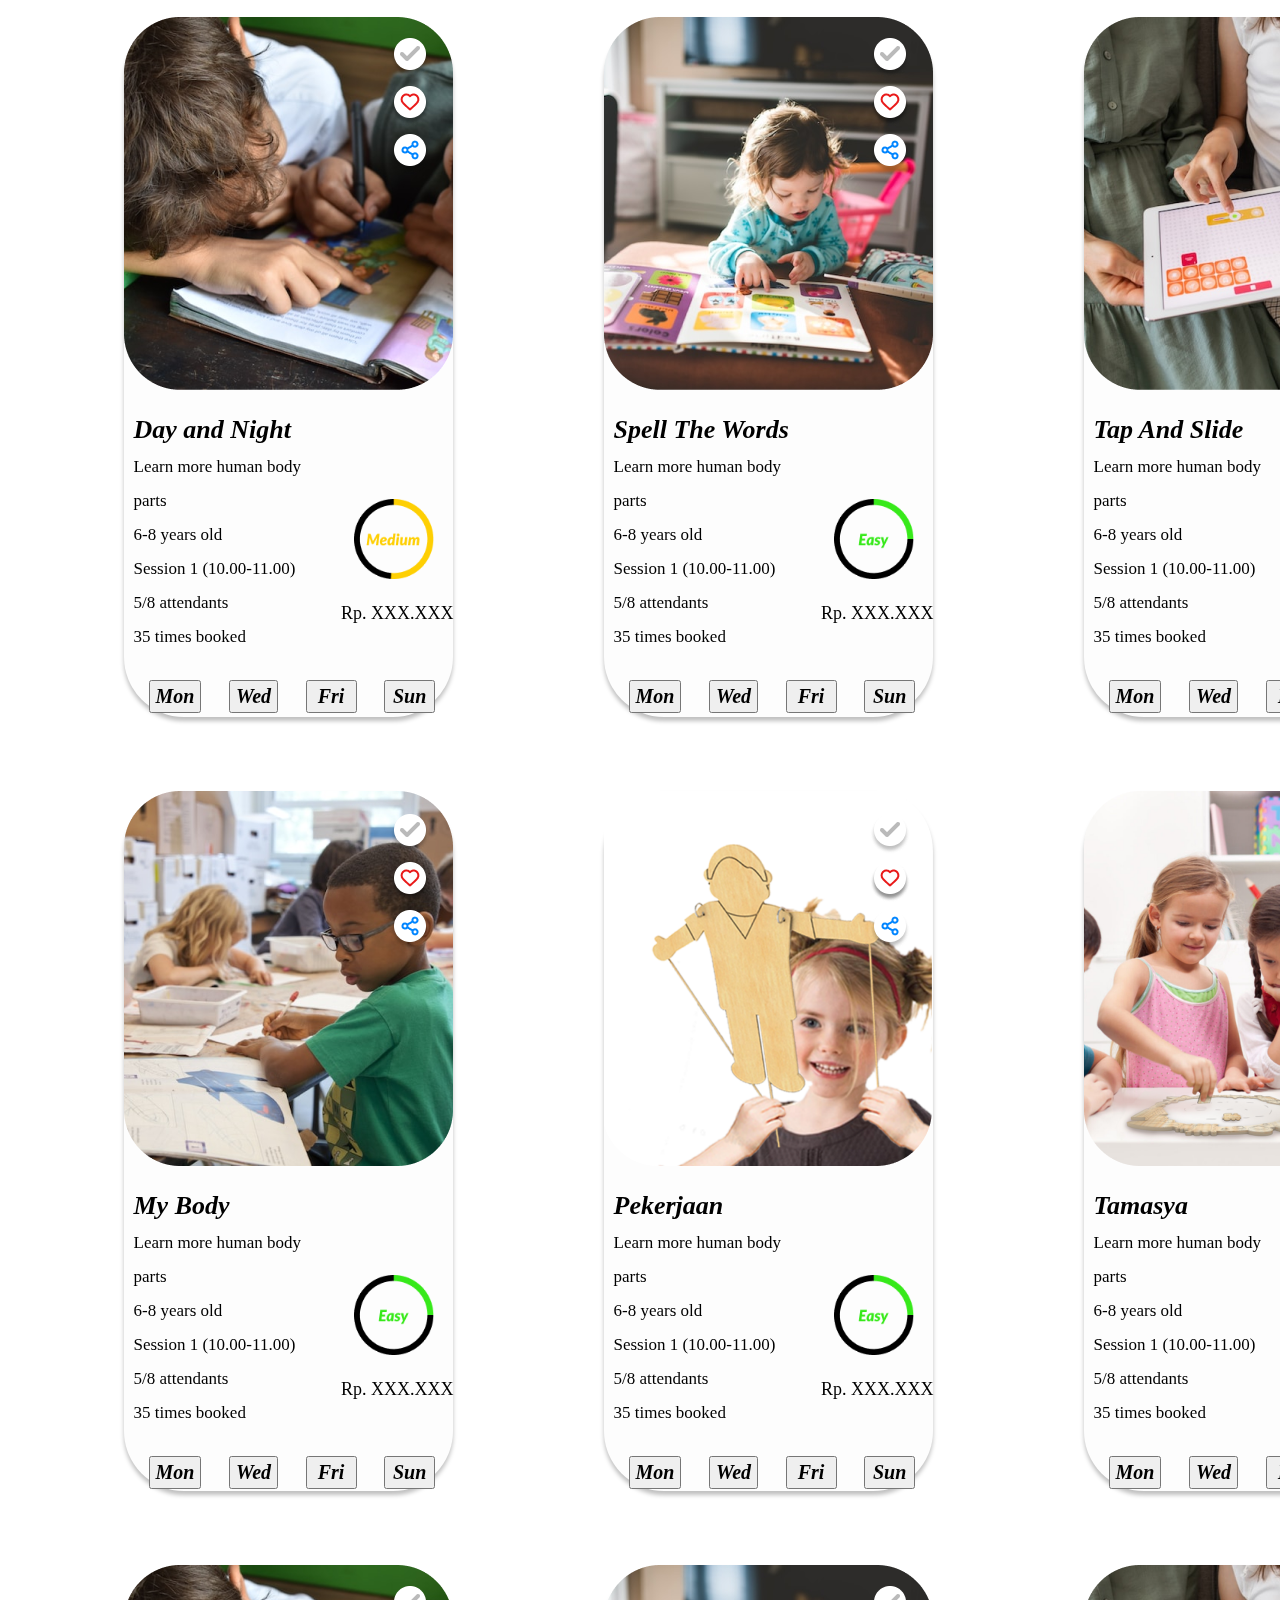
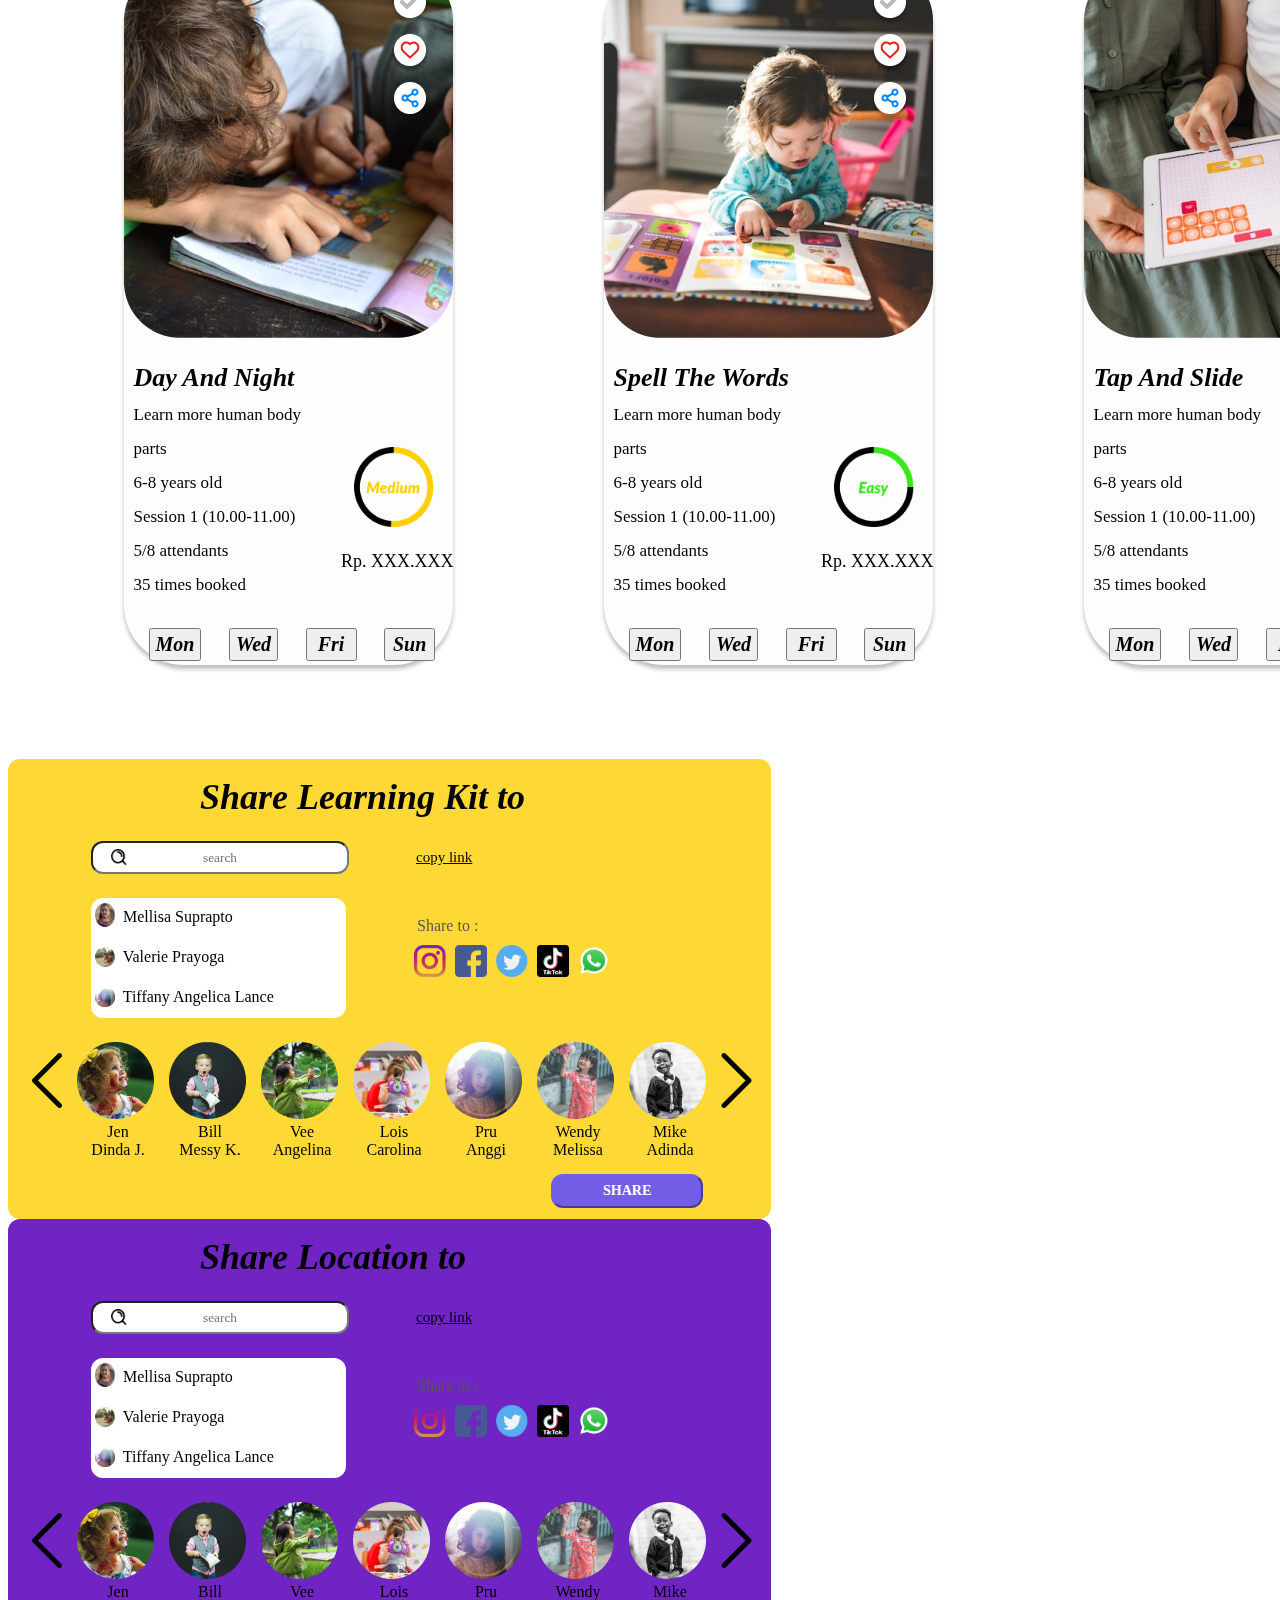
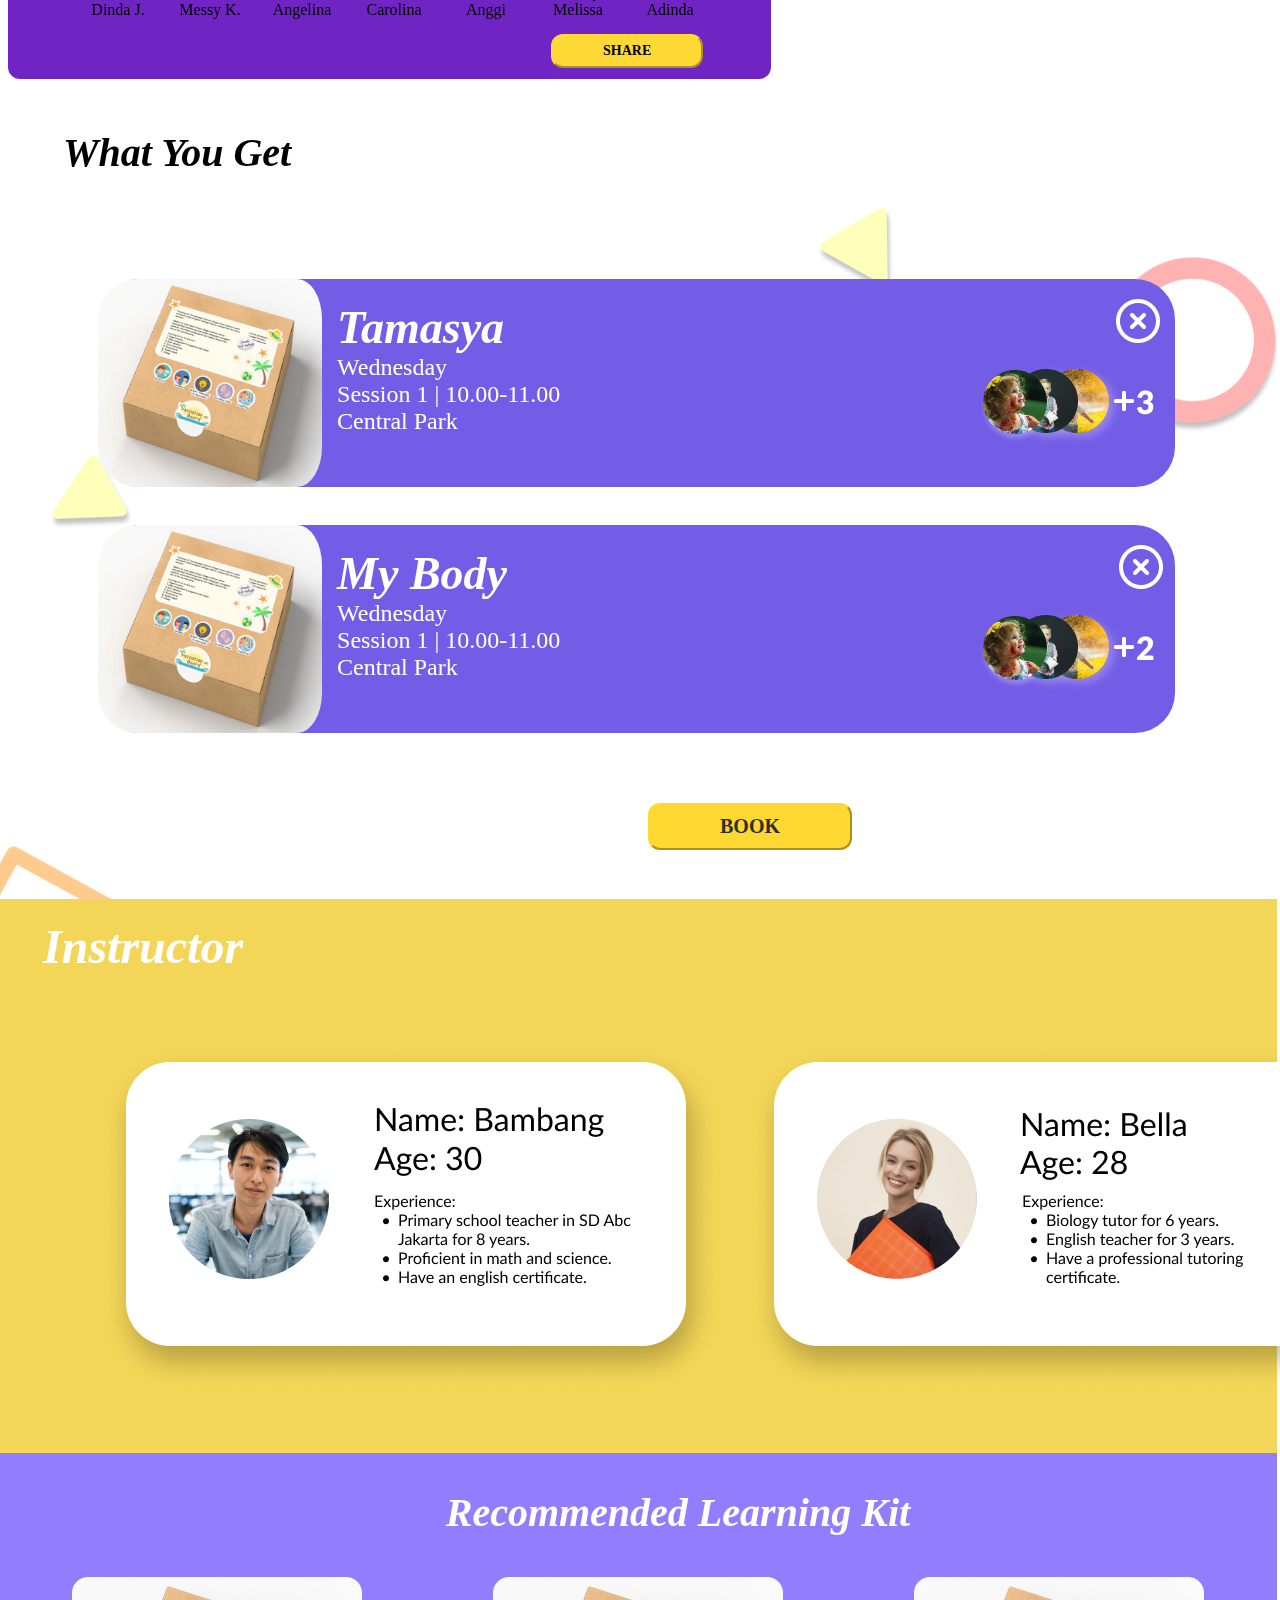
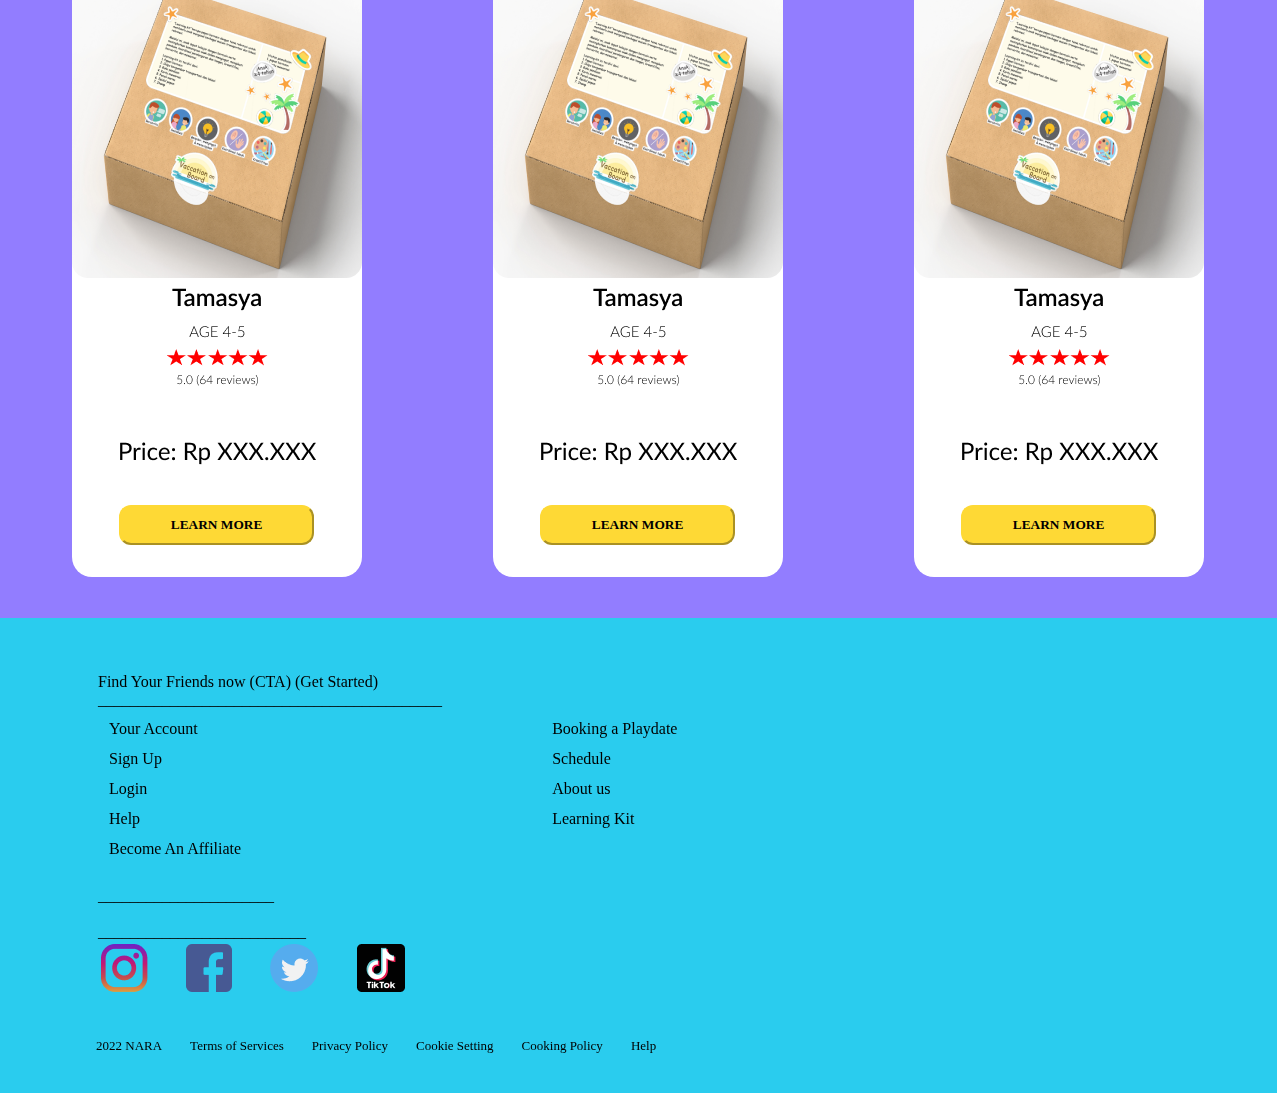
==== commit 66689b0f: "Sync code v0.3 added by Prapta" ====
--- a/Code v.0.2/web/product_page.html
+++ b/Code v.0.2/web/product_page.html
@@ -29,9 +29,6 @@
                 <td>
                     BOOK A PLAYDATE
                 </td>
-                <td class="shoppingcart">
-                    <img src="pic/shopping-cart-01.png" width="80%" height="80%">
-                </td>
                 <td>
                     <div class="searchbox">
                         <input type="text" placeholder="SEARCH" class="input">
@@ -40,12 +37,20 @@
                         </button>
                 </div>
                 </td>
+                <td class="shoppingcart">
+                    <img src="pic/shopping-cart-01.png" width="80%" height="80%">
+                </td>
+                <td class="chat_icon_navbar">
+                    <img src="pic/chat_icon.png" width="70%" height="70%">
+                </td>
                 <td class="usercircle">
                     <img src="pic/usercircle.png" width="80%" height="80%">
                 </td>
             </tr>
         </table>
     </div>
+
+    
         <div class="sectionone">
             <table class="place_options">
                 <tr>
@@ -77,6 +82,53 @@
                     </td>
                 </tr>
             </table>
+
+
+
+            <div class="grid_of_places_choices">
+                <div class="grid_item_city_one">    Jakarta        </div>
+                <div class="grid_item_city_two">    Tangerang   </div>
+                <div class="grid_item">    Central Park                </div>
+                <div class="grid_item">    Emporium Mall            </div>
+                <div class="grid_item">Living World                    </div>
+                <div class="grid_item">    Plaza Indonesia          </div>
+                <div class="grid_item">    Pluit Village                </div>
+                <div class="grid_item">    AEON Mall                  </div>
+                <div class="grid_item">    Mall Taman Anggrek  </div>
+                <div class="grid_item">    Mall of Indonesia        </div>
+                <div class="grid_item">    Summarecon Mall Serpong   </div>
+                <div class="grid_item">    Gandaria City Mall         </div>
+                <div class="grid_item">   </div>
+                <div class="grid_item">    Tangerang City Mall      </div>
+                <div class="grid_item">   Pondok Indah Mall</div>
+                <div class="grid_item">   </div>
+                <div class="grid_item">   Supermal Karawaci  </div>
+                <div class="grid_item">   Mall Kelapa Gading  </div>
+                <div class="grid_item">   </div>
+                <div class="grid_item">   Metropolis Town Square </div>
+                <div class="grid_item">   Lippo Mall</div>
+                <div class="grid_item">   </div>
+                <div class="grid_item">   Bandara City Mall  </div>
+                <div class="grid_item">   Plaza Senayan</div>
+                <div class="grid_item">   </div>
+                <div class="grid_item">   Mall Bale Kota </div>
+                <div class="grid_item">   Senayan City </div>
+                <div class="grid_item">   </div>
+                <div class="grid_item">   The Breeze BSD City</div>
+                <div class="grid_item">   Kota Kasablanka </div>
+                <div class="grid_item">   </div>
+                <div class="grid_item">   </div>
+                <div class="grid_item">   Mall Cipinang Indah </div>
+                <div class="grid_item">   </div>
+                <div class="grid_item">   </div>
+                <div class="grid_item">   Grand Indonesia</div>
+                
+    
+            </div>
+
+
+
+
             <table>
                 <td class="share_icon">
                     <img src="pic/share-01.png">
@@ -99,6 +151,7 @@
             </label>
         </div>
 
+
         <div class="lists_of_learning_kits_container">
             <div class="grid_item_one">
                 <div class="grid_item_one_content">
@@ -124,41 +177,580 @@
                         parts
                         <br style="margin-bottom: -15px; display: block;">
                         6-8 years old
-                        </label>
-                        <br>
+                        <br style="margin-bottom: -15px; display: block;">
+                        Session 1 (10.00-11.00) 
+                        <br style="margin-bottom: -15px; display: block;">
+                        5/8 attendants
+                        <br style="margin-bottom: -15px; display: block;">
+                        35 times booked
+                        <br style="margin-bottom: -15px; display: block;">
+                        </label>
                         <img src="pic/easy-big.png" class="grid_item_one_difficulty">
-                    </div>
-                    <div data-toggle="collapse">
-                    </div>
-                </div>
-                <br>
-                
+                        <label class="grid_item_one_price"> Rp. XXX.XXX </label>
+                        <div class="grid_item_one_days">
+                            <button class="grid_item_one_day_one"> Mon </button>
+                            <button class="grid_item_one_day_two"> Wed </button>
+                            <button class="grid_item_one_day_three"> Fri </button>
+                            <button class="grid_item_one_day_four"> Sun </button>
+                        </div>
+                        <!-- DIV BUAT PANAH COLLAPSABLE --->
+                        <div>   
+
+                        </div>
+                    </div>
+                </div>
+                <br>
             </div>
 
-            <div class="grid-item">
-                <img src="pic/image 37.png">
+            <div class="grid_item_two">
+                <div class="grid_item_two_content">
+                    <img src="pic/image 37.png">
+                    <div class="grid_item_two_buttons">
+                        <button class="select_button">
+                            <img src="pic/grid-icons/select_default.png">
+                        </button>
+                        <br>
+                        <button class="like_button">
+                        <img src="pic/grid-icons/like_default.png">
+                        </button>
+                        <br>
+                        <button class="share_button">
+                            <img src="pic/grid-icons/share_default.png">
+                        </button>
+                    </div>
+                    <div class="grid_item_two_text">
+                        <label class="grid_item_two_header"> Pekerjaan </label>
+                        <br style="margin-bottom: -5px; display: block;">
+                        <label class="grid_item_two_header_content">
+                        Learn more human body <br style="margin-bottom: -15px; display: block;">
+                        parts
+                        <br style="margin-bottom: -15px; display: block;">
+                        6-8 years old
+                        <br style="margin-bottom: -15px; display: block;">
+                        Session 1 (10.00-11.00) 
+                        <br style="margin-bottom: -15px; display: block;">
+                        5/8 attendants
+                        <br style="margin-bottom: -15px; display: block;">
+                        35 times booked
+                        <br style="margin-bottom: -15px; display: block;">
+                        </label>
+                        <img src="pic/easy-big.png" class="grid_item_two_difficulty">
+                        <label class="grid_item_two_price"> Rp. XXX.XXX </label>
+                        <div class="grid_item_two_days">
+                            <button class="grid_item_two_day_one"> Mon </button>
+                            <button class="grid_item_two_day_two"> Wed </button>
+                            <button class="grid_item_two_day_three"> Fri </button>
+                            <button class="grid_item_two_day_four"> Sun </button>
+                        </div>
+                        <!-- DIV BUAT PANAH COLLAPSABLE --->
+                        <div>   
+
+                        </div>
+                    </div>
+                </div>
+                <br>
+
             </div>
-            <div class="grid-item">
-                <img src="pic/image 41.png">
+
+            <div class="grid_item_three">
+                <div class="grid_item_three_content">
+                    <img src="pic/image 41.png">
+                    <div class="grid_item_three_buttons">
+                        <button class="select_button">
+                            <img src="pic/grid-icons/select_default.png">
+                        </button>
+                        <br>
+                        <button class="like_button">
+                        <img src="pic/grid-icons/like_default.png">
+                        </button>
+                        <br>
+                        <button class="share_button">
+                            <img src="pic/grid-icons/share_default.png">
+                        </button>
+                    </div>
+                    <div class="grid_item_three_text">
+                        <label class="grid_item_three_header"> Tamasya </label>
+                        <br style="margin-bottom: -5px; display: block;">
+                        <label class="grid_item_three_header_content">
+                        Learn more human body <br style="margin-bottom: -15px; display: block;">
+                        parts
+                        <br style="margin-bottom: -15px; display: block;">
+                        6-8 years old
+                        <br style="margin-bottom: -15px; display: block;">
+                        Session 1 (10.00-11.00) 
+                        <br style="margin-bottom: -15px; display: block;">
+                        5/8 attendants
+                        <br style="margin-bottom: -15px; display: block;">
+                        35 times booked
+                        <br style="margin-bottom: -15px; display: block;">
+                        </label>
+                        <img src="pic/hard.png" class="grid_item_three_difficulty">
+                        <label class="grid_item_three_price"> Rp. XXX.XXX </label>
+                        <div class="grid_item_three_days">
+                            <button class="grid_item_three_day_one"> Mon </button>
+                            <button class="grid_item_three_day_two"> Wed </button>
+                            <button class="grid_item_three_day_three"> Fri </button>
+                            <button class="grid_item_three_day_four"> Sun </button>
+                        </div>
+                        <!-- DIV BUAT PANAH COLLAPSABLE --->
+                        <div>   
+
+                        </div>
+                    </div>
+                </div>
+                <br>
             </div>  
-            <div class="grid-item">
-                <img src="pic/image 45.png">
+
+            <div class="grid_item_four">
+                <div class="grid_item_four_content">
+                    <img src="pic/image 45.png">
+                    <div class="grid_item_four_buttons">
+                        <button class="select_button">
+                            <img src="pic/grid-icons/select_default.png">
+                        </button>
+                        <br>
+                        <button class="like_button">
+                        <img src="pic/grid-icons/like_default.png">
+                        </button>
+                        <br>
+                        <button class="share_button">
+                            <img src="pic/grid-icons/share_default.png">
+                        </button>
+                    </div>
+                    <div class="grid_item_four_text">
+                        <label class="grid_item_four_header"> Day and Night </label>
+                        <br style="margin-bottom: -5px; display: block;">
+                        <label class="grid_item_four_header_content">
+                        Learn more human body <br style="margin-bottom: -15px; display: block;">
+                        parts
+                        <br style="margin-bottom: -15px; display: block;">
+                        6-8 years old
+                        <br style="margin-bottom: -15px; display: block;">
+                        Session 1 (10.00-11.00) 
+                        <br style="margin-bottom: -15px; display: block;">
+                        5/8 attendants
+                        <br style="margin-bottom: -15px; display: block;">
+                        35 times booked
+                        <br style="margin-bottom: -15px; display: block;">
+                        </label>
+                        <img src="pic/medium.png" class="grid_item_four_difficulty">
+                        <label class="grid_item_four_price"> Rp. XXX.XXX </label>
+                        <div class="grid_item_four_days">
+                            <button class="grid_item_four_day_one"> Mon </button>
+                            <button class="grid_item_four_day_two"> Wed </button>
+                            <button class="grid_item_four_day_three"> Fri </button>
+                            <button class="grid_item_four_day_four"> Sun </button>
+                        </div>
+                        <!-- DIV BUAT PANAH COLLAPSABLE --->
+                        <div>   
+
+                        </div>
+                    </div>
+                </div>
+                <br>
             </div>
-            <div class="grid-item">
-                <img src="pic/image 46.png">
+
+            <div class="grid_item_five">
+                <div class="grid_item_five_content">
+                    <img src="pic/image 46.png">
+                    <div class="grid_item_five_buttons">
+                        <button class="select_button">
+                            <img src="pic/grid-icons/select_default.png">
+                        </button>
+                        <br>
+                        <button class="like_button">
+                        <img src="pic/grid-icons/like_default.png">
+                        </button>
+                        <br>
+                        <button class="share_button">
+                            <img src="pic/grid-icons/share_default.png">
+                        </button>
+                    </div>
+                    <div class="grid_item_five_text">
+                        <label class="grid_item_five_header"> Spell The Words </label>
+                        <br style="margin-bottom: -5px; display: block;">
+                        <label class="grid_item_five_header_content">
+                        Learn more human body <br style="margin-bottom: -15px; display: block;">
+                        parts
+                        <br style="margin-bottom: -15px; display: block;">
+                        6-8 years old
+                        <br style="margin-bottom: -15px; display: block;">
+                        Session 1 (10.00-11.00) 
+                        <br style="margin-bottom: -15px; display: block;">
+                        5/8 attendants
+                        <br style="margin-bottom: -15px; display: block;">
+                        35 times booked
+                        <br style="margin-bottom: -15px; display: block;">
+                        </label>
+                        <img src="pic/easy-big.png" class="grid_item_five_difficulty">
+                        <label class="grid_item_five_price"> Rp. XXX.XXX </label>
+                        <div class="grid_item_five_days">
+                            <button class="grid_item_five_day_one"> Mon </button>
+                            <button class="grid_item_five_day_two"> Wed </button>
+                            <button class="grid_item_five_day_three"> Fri </button>
+                            <button class="grid_item_five_day_four"> Sun </button>
+                        </div>
+                        <!-- DIV BUAT PANAH COLLAPSABLE --->
+                        <div>   
+
+                        </div>
+                    </div>
+                </div>
+                <br>
             </div>
-            <div class="grid-item">
-                <img src="pic/image 47.png">
+            
+            <div class="grid_item_six">
+                <div class="grid_item_six_content">
+                    <img src="pic/image 47.png">
+                    <div class="grid_item_six_buttons">
+                        <button class="select_button">
+                            <img src="pic/grid-icons/select_default.png">
+                        </button>
+                        <br>
+                        <button class="like_button">
+                        <img src="pic/grid-icons/like_default.png">
+                        </button>
+                        <br>
+                        <button class="share_button">
+                            <img src="pic/grid-icons/share_default.png">
+                        </button>
+                    </div>
+                    <div class="grid_item_six_text">
+                        <label class="grid_item_six_header"> Tap And Slide </label>
+                        <br style="margin-bottom: -5px; display: block;">
+                        <label class="grid_item_six_header_content">
+                        Learn more human body <br style="margin-bottom: -15px; display: block;">
+                        parts
+                        <br style="margin-bottom: -15px; display: block;">
+                        6-8 years old
+                        <br style="margin-bottom: -15px; display: block;">
+                        Session 1 (10.00-11.00) 
+                        <br style="margin-bottom: -15px; display: block;">
+                        5/8 attendants
+                        <br style="margin-bottom: -15px; display: block;">
+                        35 times booked
+                        <br style="margin-bottom: -15px; display: block;">
+                        </label>
+                        <img src="pic/hard.png" class="grid_item_six_difficulty">
+                        <label class="grid_item_six_price"> Rp. XXX.XXX </label>
+                        <div class="grid_item_six_days">
+                            <button class="grid_item_six_day_one"> Mon </button>
+                            <button class="grid_item_six_day_two"> Wed </button>
+                            <button class="grid_item_six_day_three"> Fri </button>
+                            <button class="grid_item_six_day_four"> Sun </button>
+                        </div>
+                        <!-- DIV BUAT PANAH COLLAPSABLE --->
+                        <div>   
+
+                        </div>
+                    </div>
+                </div>
+                <br>
             </div>  
-            <div class="grid-item">7</div>
-            <div class="grid-item">8</div>
-            <div class="grid-item">9</div>  
+
+            <div class="grid_item_seven">
+                <div class="grid_item_seven_content">
+                    <img src="pic/image 35.png">
+                    <div class="grid_item_seven_buttons">
+                        <button class="select_button">
+                            <img src="pic/grid-icons/select_default.png">
+                        </button>
+                        <br>
+                        <button class="like_button">
+                        <img src="pic/grid-icons/like_default.png">
+                        </button>
+                        <br>
+                        <button class="share_button">
+                            <img src="pic/grid-icons/share_default.png">
+                        </button>
+                    </div>
+                    <div class="grid_item_seven_text">
+                        <label class="grid_item_seven_header"> My Body </label>
+                        <br style="margin-bottom: -5px; display: block;">
+                        <label class="grid_item_seven_header_content">
+                        Learn more human body <br style="margin-bottom: -15px; display: block;">
+                        parts
+                        <br style="margin-bottom: -15px; display: block;">
+                        6-8 years old
+                        <br style="margin-bottom: -15px; display: block;">
+                        Session 1 (10.00-11.00) 
+                        <br style="margin-bottom: -15px; display: block;">
+                        5/8 attendants
+                        <br style="margin-bottom: -15px; display: block;">
+                        35 times booked
+                        <br style="margin-bottom: -15px; display: block;">
+                        </label>
+                        <img src="pic/easy-big.png" class="grid_item_seven_difficulty">
+                        <label class="grid_item_seven_price"> Rp. XXX.XXX </label>
+                        <div class="grid_item_seven_days">
+                            <button class="grid_item_seven_day_one"> Mon </button>
+                            <button class="grid_item_seven_day_two"> Wed </button>
+                            <button class="grid_item_seven_day_three"> Fri </button>
+                            <button class="grid_item_seven_day_four"> Sun </button>
+                        </div>
+                        <!-- DIV BUAT PANAH COLLAPSABLE --->
+                        <div>   
+
+                        </div>
+                    </div>
+                </div>
+                <br>
+            </div>
+
+            <div class="grid_item_eight">
+                <div class="grid_item_eight_content">
+                    <img src="pic/image 37.png">
+                    <div class="grid_item_eight_buttons">
+                        <button class="select_button">
+                            <img src="pic/grid-icons/select_default.png">
+                        </button>
+                        <br>
+                        <button class="like_button">
+                        <img src="pic/grid-icons/like_default.png">
+                        </button>
+                        <br>
+                        <button class="share_button">
+                            <img src="pic/grid-icons/share_default.png">
+                        </button>
+                    </div>
+                    <div class="grid_item_eight_text">
+                        <label class="grid_item_eight_header"> Pekerjaan </label>
+                        <br style="margin-bottom: -5px; display: block;">
+                        <label class="grid_item_eight_header_content">
+                        Learn more human body <br style="margin-bottom: -15px; display: block;">
+                        parts
+                        <br style="margin-bottom: -15px; display: block;">
+                        6-8 years old
+                        <br style="margin-bottom: -15px; display: block;">
+                        Session 1 (10.00-11.00) 
+                        <br style="margin-bottom: -15px; display: block;">
+                        5/8 attendants
+                        <br style="margin-bottom: -15px; display: block;">
+                        35 times booked
+                        <br style="margin-bottom: -15px; display: block;">
+                        </label>
+                        <img src="pic/easy-big.png" class="grid_item_eight_difficulty">
+                        <label class="grid_item_eight_price"> Rp. XXX.XXX </label>
+                        <div class="grid_item_eight_days">
+                            <button class="grid_item_eight_day_one"> Mon </button>
+                            <button class="grid_item_eight_day_two"> Wed </button>
+                            <button class="grid_item_eight_day_three"> Fri </button>
+                            <button class="grid_item_eight_day_four"> Sun </button>
+                        </div>
+                        <!-- DIV BUAT PANAH COLLAPSABLE --->
+                        <div>   
+
+                        </div>
+                    </div>
+                </div>
+                <br>
+            </div>
+            
+
+            <div class="grid_item_nine">
+                <div class="grid_item_nine_content">
+                    <img src="pic/image 41.png">
+                    <div class="grid_item_nine_buttons">
+                        <button class="select_button">
+                            <img src="pic/grid-icons/select_default.png">
+                        </button>
+                        <br>
+                        <button class="like_button">
+                        <img src="pic/grid-icons/like_default.png">
+                        </button>
+                        <br>
+                        <button class="share_button">
+                            <img src="pic/grid-icons/share_default.png">
+                        </button>
+                    </div>
+                    <div class="grid_item_nine_text">
+                        <label class="grid_item_nine_header"> Tamasya </label>
+                        <br style="margin-bottom: -5px; display: block;">
+                        <label class="grid_item_nine_header_content">
+                        Learn more human body <br style="margin-bottom: -15px; display: block;">
+                        parts
+                        <br style="margin-bottom: -15px; display: block;">
+                        6-8 years old
+                        <br style="margin-bottom: -15px; display: block;">
+                        Session 1 (10.00-11.00) 
+                        <br style="margin-bottom: -15px; display: block;">
+                        5/8 attendants
+                        <br style="margin-bottom: -15px; display: block;">
+                        35 times booked
+                        <br style="margin-bottom: -15px; display: block;">
+                        </label>
+                        <img src="pic/hard.png" class="grid_item_nine_difficulty">
+                        <label class="grid_item_nine_price"> Rp. XXX.XXX </label>
+                        <div class="grid_item_nine_days">
+                            <button class="grid_item_nine_day_one"> Mon </button>
+                            <button class="grid_item_nine_day_two"> Wed </button>
+                            <button class="grid_item_nine_day_three"> Fri </button>
+                            <button class="grid_item_nine_day_four"> Sun </button>
+                        </div>
+                        <!-- DIV BUAT PANAH COLLAPSABLE --->
+                        <div>   
+
+                        </div>
+                    </div>
+                </div>
+                <br>
+            </div>  
+
+            <div class="grid_item_ten">
+                <div class="grid_item_ten_content">
+                    <img src="pic/image 45.png">
+                    <div class="grid_item_ten_buttons">
+                        <button class="select_button">
+                            <img src="pic/grid-icons/select_default.png">
+                        </button>
+                        <br>
+                        <button class="like_button">
+                        <img src="pic/grid-icons/like_default.png">
+                        </button>
+                        <br>
+                        <button class="share_button">
+                            <img src="pic/grid-icons/share_default.png">
+                        </button>
+                    </div>
+                    <div class="grid_item_ten_text">
+                        <label class="grid_item_ten_header"> Day And Night </label>
+                        <br style="margin-bottom: -5px; display: block;">
+                        <label class="grid_item_ten_header_content">
+                        Learn more human body <br style="margin-bottom: -15px; display: block;">
+                        parts
+                        <br style="margin-bottom: -15px; display: block;">
+                        6-8 years old
+                        <br style="margin-bottom: -15px; display: block;">
+                        Session 1 (10.00-11.00) 
+                        <br style="margin-bottom: -15px; display: block;">
+                        5/8 attendants
+                        <br style="margin-bottom: -15px; display: block;">
+                        35 times booked
+                        <br style="margin-bottom: -15px; display: block;">
+                        </label>
+                        <img src="pic/medium.png" class="grid_item_ten_difficulty">
+                        <label class="grid_item_ten_price"> Rp. XXX.XXX </label>
+                        <div class="grid_item_ten_days">
+                            <button class="grid_item_ten_day_one"> Mon </button>
+                            <button class="grid_item_ten_day_two"> Wed </button>
+                            <button class="grid_item_ten_day_three"> Fri </button>
+                            <button class="grid_item_ten_day_four"> Sun </button>
+                        </div>
+                        <!-- DIV BUAT PANAH COLLAPSABLE --->
+                        <div>   
+
+                        </div>
+                    </div>
+                </div>
+                <br>
+            </div> 
+
+            <div class="grid_item_eleven">
+                <div class="grid_item_eleven_content">
+                    <img src="pic/image 46.png">
+                    <div class="grid_item_eleven_buttons">
+                        <button class="select_button">
+                            <img src="pic/grid-icons/select_default.png">
+                        </button>
+                        <br>
+                        <button class="like_button">
+                        <img src="pic/grid-icons/like_default.png">
+                        </button>
+                        <br>
+                        <button class="share_button">
+                            <img src="pic/grid-icons/share_default.png">
+                        </button>
+                    </div>
+                    <div class="grid_item_eleven_text">
+                        <label class="grid_item_eleven_header"> Spell The Words </label>
+                        <br style="margin-bottom: -5px; display: block;">
+                        <label class="grid_item_eleven_header_content">
+                        Learn more human body <br style="margin-bottom: -15px; display: block;">
+                        parts
+                        <br style="margin-bottom: -15px; display: block;">
+                        6-8 years old
+                        <br style="margin-bottom: -15px; display: block;">
+                        Session 1 (10.00-11.00) 
+                        <br style="margin-bottom: -15px; display: block;">
+                        5/8 attendants
+                        <br style="margin-bottom: -15px; display: block;">
+                        35 times booked
+                        <br style="margin-bottom: -15px; display: block;">
+                        </label>
+                        <img src="pic/easy-big.png" class="grid_item_eleven_difficulty">
+                        <label class="grid_item_eleven_price"> Rp. XXX.XXX </label>
+                        <div class="grid_item_eleven_days">
+                            <button class="grid_item_eleven_day_one"> Mon </button>
+                            <button class="grid_item_eleven_day_two"> Wed </button>
+                            <button class="grid_item_eleven_day_three"> Fri </button>
+                            <button class="grid_item_eleven_day_four"> Sun </button>
+                        </div>
+                        <!-- DIV BUAT PANAH COLLAPSABLE --->
+                        <div>   
+
+                        </div>
+                    </div>
+                </div>
+                <br>
+            </div> 
+
+
+            <div class="grid_item_twelve">
+                <div class="grid_item_twelve_content">
+                    <img src="pic/image 47.png">
+                    <div class="grid_item_twelve_buttons">
+                        <button class="select_button">
+                            <img src="pic/grid-icons/select_default.png">
+                        </button>
+                        <br>
+                        <button class="like_button">
+                        <img src="pic/grid-icons/like_default.png">
+                        </button>
+                        <br>
+                        <button class="share_button">
+                            <img src="pic/grid-icons/share_default.png">
+                        </button>
+                    </div>
+                    <div class="grid_item_twelve_text">
+                        <label class="grid_item_twelve_header"> Tap And Slide </label>
+                        <br style="margin-bottom: -5px; display: block;">
+                        <label class="grid_item_twelve_header_content">
+                        Learn more human body <br style="margin-bottom: -15px; display: block;">
+                        parts
+                        <br style="margin-bottom: -15px; display: block;">
+                        6-8 years old
+                        <br style="margin-bottom: -15px; display: block;">
+                        Session 1 (10.00-11.00) 
+                        <br style="margin-bottom: -15px; display: block;">
+                        5/8 attendants
+                        <br style="margin-bottom: -15px; display: block;">
+                        35 times booked
+                        <br style="margin-bottom: -15px; display: block;">
+                        </label>
+                        <img src="pic/hard.png" class="grid_item_twelve_difficulty">
+                        <label class="grid_item_twelve_price"> Rp. XXX.XXX </label>
+                        <div class="grid_item_twelve_days">
+                            <button class="grid_item_twelve_day_one"> Mon </button>
+                            <button class="grid_item_twelve_day_two"> Wed </button>
+                            <button class="grid_item_twelve_day_three"> Fri </button>
+                            <button class="grid_item_twelve_day_four"> Sun </button>
+                        </div>
+                        <!-- DIV BUAT PANAH COLLAPSABLE --->
+                        <div>   
+
+                        </div>
+                    </div>
+                </div>
+                <br>
+            </div> 
+    
+        </div> <!-- END OF GRID CONTAINER  -->
+
+        <div> <!-- UNTUK PANAH DIPENCET COLLAPSE GITU-->
+
         </div>
 
-
-
-
-
+        
         <div class="pop_up_share_learningkit">
             <table>
                 <tr>
--- a/Code v.0.2/web/css folder/product_page.css
+++ b/Code v.0.2/web/css folder/product_page.css
@@ -15,11 +15,15 @@
 }
 
 .navbarcontent td{
-    padding-right: 30px;
+    padding-right: 20px;
 }
 
 .shoppingcart{
-    padding-left: 200px;
+    padding-left: 100px;
+}
+
+.searchbox{
+    padding-left: 230px;
 }
 
 .searchbox input{
@@ -34,7 +38,7 @@
     display: inline-block;
     position: absolute;
     top: 47px;
-    right: 170px;
+    right: 270px;
 }
 
 .navbar input[type=text]{
@@ -46,9 +50,15 @@
     font-family: Lato;
 }
 
+.chat_icon_navbar{
+    padding-left: 10px;
+}
+
 .usercircle{
-    padding-left: 90px;
-}
+    padding-left: 10px;
+}
+
+
 
 .sectionone{
     padding-top: 40px;
@@ -123,6 +133,44 @@
     padding-left: 20px;
 }
 
+.grid_of_places_choices{
+    display: grid;
+    grid-template-columns: 250px 270px 300px;
+    padding: 10px;
+    background-color: white;
+    border-radius: 30px;
+    width: 830px;
+    padding-left: 20px;
+    filter: drop-shadow(0px 4px 4px rgba(0, 0, 0, 0.25));
+}
+
+.grid_item_city_one{
+    background-color: rgba(255, 255, 255, 0.8);
+  /*  border: 1px solid rgba(0, 0, 0, 0.8); */
+    padding: 10px;
+    font-size: 25px;
+    text-align: center;
+    grid-column: 1 / 3;
+  }
+
+.grid_item_city_two{
+    background-color: rgba(255, 255, 255, 0.8);
+  /*  border: 1px solid rgba(0, 0, 0, 0.8);  */
+    padding: 10px;
+    font-size: 25px;
+    text-align: center;
+}
+
+.grid_item{
+    background-color: rgba(255, 255, 255, 0.8);
+ /*   border: 1px solid rgba(0, 0, 0, 0.8);  */
+    font-size: 17px;
+    text-align: left;
+    padding-left: 5px;
+    padding-bottom: 4px;
+    padding-top: 4px;
+}
+
 
 
 
@@ -137,7 +185,7 @@
 
 .grid_item_one{
 /*    background-color: rgba(255, 255, 255, 0.8); */
-    border: 1px solid rgba(0, 0, 0, 0.8);
+    
     padding: 20px;
     font-size: 30px;
 }
@@ -150,6 +198,7 @@
     margin-right: auto;
     box-shadow: 0px 4px 4px rgba(0, 0, 0, 0.25);
     font-family: Lato;
+    height: 700px;  /* buat atur tinggi div nya */
 }
 
 .grid_item_one_buttons{
@@ -178,8 +227,62 @@
     position: relative;
     width: 80px;
     height: 80px;
-    top: -90px;
+    top: -150px;
     left: 220px;
+}
+
+.grid_item_one_price{
+    position: relative;
+    font-size: 18px;
+    top: -110px;
+    left: 120px;
+}
+
+.grid_item_one_days{
+    display: inline-block;
+    font-family: Lato;
+    position: relative;
+    top: -60px;
+}
+
+.grid_item_one_day_one{
+    font-weight: bold;
+    font-style: italic;
+    font-size: 20px;
+    font-family: Lato;
+    padding: 3px 5px;
+    margin-right: 20px;
+    margin-left: 15px;
+}
+
+.grid_item_one_day_two{
+    font-weight: bold;
+    font-style: italic;
+    font-size: 20px;
+    font-family: Lato;
+    padding: 3px 5px;
+    margin-right: 20px;
+}
+
+.grid_item_one_day_three{
+    font-weight: bold;
+    font-style: italic;
+    font-size: 20px;
+    font-family: Lato;
+    padding: 3px 5px;
+    margin-right: 20px;
+    height: 33px;
+    width: 51px;
+}
+
+.grid_item_one_day_four{
+    font-weight: bold;
+    font-style: italic;
+    font-size: 20px;
+    font-family: Lato;
+    padding: 3px 5px;
+    height: 33px;
+    width: 51px;
 }
 
 .select_button{
@@ -212,17 +315,1132 @@
     outline: none;
 }
 
-
-
-
-
-.grid-item{
-    background-color: rgba(255, 255, 255, 0.8);
-    border: 1px solid rgba(0, 0, 0, 0.8);
+.grid_item_two{
+    /*    background-color: rgba(255, 255, 255, 0.8); */
+    
     padding: 20px;
     font-size: 30px;
-    text-align: center;
-}
+    }
+    
+.grid_item_two_content{
+    background: #FDFDFD;
+    width: 329px;
+    border-radius: 60px;
+    margin-left: auto;
+    margin-right: auto;
+    box-shadow: 0px 4px 4px rgba(0, 0, 0, 0.25);
+    font-family: Lato;
+    height: 700px;  /* buat atur tinggi div nya */
+}
+    
+.grid_item_two_buttons{
+    position: relative;
+    top: -360px;
+    left: 260px;
+}
+    
+.grid_item_two_text{
+    position: relative;
+    top: -130px;
+    left: 10px;
+}
+    
+.grid_item_two_header{
+    font-weight: bolder;
+    font-style: italic;
+    font-size: 26px;
+}
+    
+.grid_item_two_header_content{
+        font-size: 17px;
+}
+    
+.grid_item_two_difficulty{
+    position: relative;
+    width: 80px;
+    height: 80px;
+    top: -150px;
+    left: 220px;
+}
+    
+.grid_item_two_price{
+    position: relative;
+    font-size: 18px;
+    top: -110px;
+    left: 120px;
+}
+    
+.grid_item_two_days{
+    display: inline-block;
+    font-family: Lato;
+    position: relative;
+    top: -60px;
+}
+    
+.grid_item_two_day_one{
+    font-weight: bold;
+    font-style: italic;
+    font-size: 20px;
+    font-family: Lato;
+    padding: 3px 5px;
+    margin-right: 20px;
+    margin-left: 15px;
+}
+    
+.grid_item_two_day_two{
+    font-weight: bold;
+    font-style: italic;
+    font-size: 20px;
+    font-family: Lato;
+    padding: 3px 5px;
+    margin-right: 20px;
+    }
+    
+.grid_item_two_day_three{
+    font-weight: bold;
+    font-style: italic;
+    font-size: 20px;
+    font-family: Lato;
+    padding: 3px 5px;
+    margin-right: 20px;
+    height: 33px;
+    width: 51px;
+    }
+    
+.grid_item_two_day_four{
+    font-weight: bold;
+    font-style: italic;
+    font-size: 20px;
+    font-family: Lato;
+    padding: 3px 5px;
+    height: 33px;
+    width: 51px;
+}
+
+
+.grid_item_three{
+    /*    background-color: rgba(255, 255, 255, 0.8); */
+    
+    padding: 20px;
+    font-size: 30px;
+}
+        
+.grid_item_three_content{
+    background: #FDFDFD;
+    width: 329px;
+    border-radius: 60px;
+    margin-left: auto;
+    margin-right: auto;
+    box-shadow: 0px 4px 4px rgba(0, 0, 0, 0.25);
+    font-family: Lato;
+    height: 700px;  /* buat atur tinggi div nya */
+}
+        
+.grid_item_three_buttons{
+    position: relative;
+    top: -360px;
+    left: 260px;
+}
+        
+.grid_item_three_text{
+    position: relative;
+    top: -130px;
+    left: 10px;
+}
+        
+.grid_item_three_header{
+    font-weight: bolder;
+    font-style: italic;
+    font-size: 26px;
+}
+        
+.grid_item_three_header_content{
+    font-size: 17px;
+}
+        
+.grid_item_three_difficulty{
+    position: relative;
+    width: 80px;
+    height: 80px;
+    top: -150px;
+    left: 220px;
+}
+        
+.grid_item_three_price{
+    position: relative;
+    font-size: 18px;
+    top: -110px;
+    left: 120px;
+}
+        
+.grid_item_three_days{
+    display: inline-block;
+    font-family: Lato;
+    position: relative;
+    top: -60px;
+}
+        
+.grid_item_three_day_one{
+    font-weight: bold;
+    font-style: italic;
+    font-size: 20px;
+    font-family: Lato;
+    padding: 3px 5px;
+    margin-right: 20px;
+    margin-left: 15px;
+}
+        
+.grid_item_three_day_two{
+    font-weight: bold;
+    font-style: italic;
+    font-size: 20px;
+    font-family: Lato;
+    padding: 3px 5px;
+    margin-right: 20px;
+}
+        
+.grid_item_three_day_three{
+    font-weight: bold;
+    font-style: italic;
+    font-size: 20px;
+    font-family: Lato;
+    padding: 3px 5px;
+    margin-right: 20px;
+    height: 33px;
+    width: 51px;
+}
+        
+.grid_item_three_day_four{
+    font-weight: bold;
+    font-style: italic;
+    font-size: 20px;
+    font-family: Lato;
+    padding: 3px 5px;
+    height: 33px;
+    width: 51px;
+}
+
+.grid_item_four{
+/*    background-color: rgba(255, 255, 255, 0.8); */
+    
+    padding: 20px;
+    font-size: 30px;
+}
+
+.grid_item_four_content{
+    background: #FDFDFD;
+    width: 329px;
+    border-radius: 60px;
+    margin-left: auto;
+    margin-right: auto;
+    box-shadow: 0px 4px 4px rgba(0, 0, 0, 0.25);
+    font-family: Lato;
+    height: 700px;  /* buat atur tinggi div nya */
+}
+
+.grid_item_four_buttons{
+    position: relative;
+    top: -360px;
+    left: 260px;
+}
+
+.grid_item_four_text{
+    position: relative;
+    top: -130px;
+    left: 10px;
+}
+
+.grid_item_four_header{
+    font-weight: bolder;
+    font-style: italic;
+    font-size: 26px;
+}
+
+.grid_item_four_header_content{
+    font-size: 17px;
+}
+
+.grid_item_four_difficulty{
+    position: relative;
+    width: 80px;
+    height: 80px;
+    top: -150px;
+    left: 220px;
+}
+
+.grid_item_four_price{
+    position: relative;
+    font-size: 18px;
+    top: -110px;
+    left: 120px;
+}
+
+.grid_item_four_days{
+    display: inline-block;
+    font-family: Lato;
+    position: relative;
+    top: -60px;
+}
+
+.grid_item_four_day_one{
+    font-weight: bold;
+    font-style: italic;
+    font-size: 20px;
+    font-family: Lato;
+    padding: 3px 5px;
+    margin-right: 20px;
+    margin-left: 15px;
+}
+
+.grid_item_four_day_two{
+    font-weight: bold;
+    font-style: italic;
+    font-size: 20px;
+    font-family: Lato;
+    padding: 3px 5px;
+    margin-right: 20px;
+}
+
+.grid_item_four_day_three{
+    font-weight: bold;
+    font-style: italic;
+    font-size: 20px;
+    font-family: Lato;
+    padding: 3px 5px;
+    margin-right: 20px;
+    height: 33px;
+    width: 51px;
+}
+
+.grid_item_four_day_four{
+    font-weight: bold;
+    font-style: italic;
+    font-size: 20px;
+    font-family: Lato;
+    padding: 3px 5px;
+    height: 33px;
+    width: 51px;
+}
+
+.grid_item_five{
+    /*    background-color: rgba(255, 255, 255, 0.8); */
+        
+        padding: 20px;
+        font-size: 30px;
+    }
+    
+    .grid_item_five_content{
+        background: #FDFDFD;
+        width: 329px;
+        border-radius: 60px;
+        margin-left: auto;
+        margin-right: auto;
+        box-shadow: 0px 4px 4px rgba(0, 0, 0, 0.25);
+        font-family: Lato;
+        height: 700px;  /* buat atur tinggi div nya */
+    }
+    
+    .grid_item_five_buttons{
+        position: relative;
+        top: -360px;
+        left: 260px;
+    }
+    
+    .grid_item_five_text{
+        position: relative;
+        top: -130px;
+        left: 10px;
+    }
+    
+    .grid_item_five_header{
+        font-weight: bolder;
+        font-style: italic;
+        font-size: 26px;
+    }
+    
+    .grid_item_five_header_content{
+        font-size: 17px;
+    }
+    
+    .grid_item_five_difficulty{
+        position: relative;
+        width: 80px;
+        height: 80px;
+        top: -150px;
+        left: 220px;
+    }
+    
+    .grid_item_five_price{
+        position: relative;
+        font-size: 18px;
+        top: -110px;
+        left: 120px;
+    }
+    
+    .grid_item_five_days{
+        display: inline-block;
+        font-family: Lato;
+        position: relative;
+        top: -60px;
+    }
+    
+    .grid_item_five_day_one{
+        font-weight: bold;
+        font-style: italic;
+        font-size: 20px;
+        font-family: Lato;
+        padding: 3px 5px;
+        margin-right: 20px;
+        margin-left: 15px;
+    }
+    
+    .grid_item_five_day_two{
+        font-weight: bold;
+        font-style: italic;
+        font-size: 20px;
+        font-family: Lato;
+        padding: 3px 5px;
+        margin-right: 20px;
+    }
+    
+    .grid_item_five_day_three{
+        font-weight: bold;
+        font-style: italic;
+        font-size: 20px;
+        font-family: Lato;
+        padding: 3px 5px;
+        margin-right: 20px;
+        height: 33px;
+        width: 51px;
+    }
+    
+    .grid_item_five_day_four{
+        font-weight: bold;
+        font-style: italic;
+        font-size: 20px;
+        font-family: Lato;
+        padding: 3px 5px;
+        height: 33px;
+        width: 51px;
+    }
+
+.grid_item_six{
+        /*    background-color: rgba(255, 255, 255, 0.8); */
+            
+            padding: 20px;
+            font-size: 30px;
+}
+        
+.grid_item_six_content{
+    background: #FDFDFD;
+    width: 329px;
+    border-radius: 60px;
+    margin-left: auto;
+    margin-right: auto;
+    box-shadow: 0px 4px 4px rgba(0, 0, 0, 0.25);
+    font-family: Lato;
+    height: 700px;  /* buat atur tinggi div nya */
+}
+        
+.grid_item_six_buttons{
+    position: relative;
+    top: -360px;
+    left: 260px;
+}
+        
+.grid_item_six_text{
+    position: relative;
+    top: -130px;
+    left: 10px;
+}
+        
+.grid_item_six_header{
+    font-weight: bolder;
+    font-style: italic;
+    font-size: 26px;
+}
+        
+.grid_item_six_header_content{
+    font-size: 17px;
+}
+        
+.grid_item_six_difficulty{
+    position: relative;
+    width: 80px;
+    height: 80px;
+    top: -150px;
+    left: 220px;
+}
+        
+.grid_item_six_price{
+    position: relative;
+    font-size: 18px;
+    top: -110px;
+    left: 120px;
+}
+        
+.grid_item_six_days{
+    display: inline-block;
+    font-family: Lato;
+    position: relative;
+    top: -60px;
+}
+        
+.grid_item_six_day_one{
+    font-weight: bold;
+    font-style: italic;
+    font-size: 20px;
+    font-family: Lato;
+    padding: 3px 5px;
+    margin-right: 20px;
+    margin-left: 15px;
+}
+        
+.grid_item_six_day_two{
+    font-weight: bold;
+    font-style: italic;
+    font-size: 20px;
+    font-family: Lato;
+    padding: 3px 5px;
+    margin-right: 20px;
+}
+        
+.grid_item_six_day_three{
+    font-weight: bold;
+    font-style: italic;
+    font-size: 20px;
+    font-family: Lato;
+    padding: 3px 5px;
+    margin-right: 20px;
+    height: 33px;
+    width: 51px;
+}
+        
+.grid_item_six_day_four{
+    font-weight: bold;
+    font-style: italic;
+    font-size: 20px;
+    font-family: Lato;
+    padding: 3px 5px;
+    height: 33px;
+    width: 51px;
+}
+
+.grid_item_seven{
+    /*    background-color: rgba(255, 255, 255, 0.8); */
+        
+        padding: 20px;
+        font-size: 30px;
+}
+    
+.grid_item_seven_content{
+    background: #FDFDFD;
+    width: 329px;
+    border-radius: 60px;
+    margin-left: auto;
+    margin-right: auto;
+    box-shadow: 0px 4px 4px rgba(0, 0, 0, 0.25);
+    font-family: Lato;
+    height: 700px;  /* buat atur tinggi div nya */
+}
+    
+.grid_item_seven_buttons{
+    position: relative;
+    top: -360px;
+    left: 260px;
+}
+    
+.grid_item_seven_text{
+    position: relative;
+    top: -130px;
+    left: 10px;
+}
+    
+.grid_item_seven_header{
+    font-weight: bolder;
+    font-style: italic;
+    font-size: 26px;
+}
+    
+.grid_item_seven_header_content{
+    font-size: 17px;
+}
+    
+.grid_item_seven_difficulty{
+    position: relative;
+    width: 80px;
+    height: 80px;
+    top: -150px;
+    left: 220px;
+}
+    
+.grid_item_seven_price{
+    position: relative;
+    font-size: 18px;
+    top: -110px;
+    left: 120px;
+}
+    
+.grid_item_seven_days{
+    display: inline-block;
+    font-family: Lato;
+    position: relative;
+    top: -60px;
+}
+    
+.grid_item_seven_day_one{
+    font-weight: bold;
+    font-style: italic;
+    font-size: 20px;
+    font-family: Lato;
+    padding: 3px 5px;
+    margin-right: 20px;
+    margin-left: 15px;
+}
+    
+.grid_item_seven_day_two{
+    font-weight: bold;
+    font-style: italic;
+    font-size: 20px;
+    font-family: Lato;
+    padding: 3px 5px;
+    margin-right: 20px;
+}
+    
+.grid_item_seven_day_three{
+    font-weight: bold;
+    font-style: italic;
+    font-size: 20px;
+    font-family: Lato;
+    padding: 3px 5px;
+    margin-right: 20px;
+    height: 33px;
+    width: 51px;
+}
+    
+.grid_item_seven_day_four{
+    font-weight: bold;
+    font-style: italic;
+    font-size: 20px;
+    font-family: Lato;
+    padding: 3px 5px;
+    height: 33px;
+    width: 51px;
+}
+
+.grid_item_eight{
+    /*    background-color: rgba(255, 255, 255, 0.8); */
+        
+        padding: 20px;
+        font-size: 30px;
+}
+    
+.grid_item_eight_content{
+    background: #FDFDFD;
+    width: 329px;
+    border-radius: 60px;
+    margin-left: auto;
+    margin-right: auto;
+    box-shadow: 0px 4px 4px rgba(0, 0, 0, 0.25);
+    font-family: Lato;
+    height: 700px;  /* buat atur tinggi div nya */
+}
+    
+.grid_item_eight_buttons{
+    position: relative;
+    top: -360px;
+    left: 260px;
+}
+    
+.grid_item_eight_text{
+    position: relative;
+    top: -130px;
+    left: 10px;
+}
+    
+.grid_item_eight_header{
+    font-weight: bolder;
+    font-style: italic;
+    font-size: 26px;
+}
+    
+.grid_item_eight_header_content{
+    font-size: 17px;
+}
+    
+.grid_item_eight_difficulty{
+    position: relative;
+    width: 80px;
+    height: 80px;
+    top: -150px;
+    left: 220px;
+}
+    
+.grid_item_eight_price{
+    position: relative;
+    font-size: 18px;
+    top: -110px;
+    left: 120px;
+}
+    
+.grid_item_eight_days{
+    display: inline-block;
+    font-family: Lato;
+    position: relative;
+    top: -60px;
+}
+    
+.grid_item_eight_day_one{
+    font-weight: bold;
+    font-style: italic;
+    font-size: 20px;
+    font-family: Lato;
+    padding: 3px 5px;
+    margin-right: 20px;
+    margin-left: 15px;
+}
+    
+.grid_item_eight_day_two{
+    font-weight: bold;
+    font-style: italic;
+    font-size: 20px;
+    font-family: Lato;
+    padding: 3px 5px;
+    margin-right: 20px;
+}
+    
+.grid_item_eight_day_three{
+    font-weight: bold;
+    font-style: italic;
+    font-size: 20px;
+    font-family: Lato;
+    padding: 3px 5px;
+    margin-right: 20px;
+    height: 33px;
+    width: 51px;
+}
+    
+.grid_item_eight_day_four{
+    font-weight: bold;
+    font-style: italic;
+    font-size: 20px;
+    font-family: Lato;
+    padding: 3px 5px;
+    height: 33px;
+    width: 51px;
+}
+
+.grid_item_nine{
+    /*    background-color: rgba(255, 255, 255, 0.8); */
+        
+        padding: 20px;
+        font-size: 30px;
+}
+    
+.grid_item_nine_content{
+    background: #FDFDFD;
+    width: 329px;
+    border-radius: 60px;
+    margin-left: auto;
+    margin-right: auto;
+    box-shadow: 0px 4px 4px rgba(0, 0, 0, 0.25);
+    font-family: Lato;
+    height: 700px;  /* buat atur tinggi div nya */
+}
+    
+.grid_item_nine_buttons{
+    position: relative;
+    top: -360px;
+    left: 260px;
+}
+    
+.grid_item_nine_text{
+    position: relative;
+    top: -130px;
+    left: 10px;
+}
+    
+.grid_item_nine_header{
+    font-weight: bolder;
+    font-style: italic;
+    font-size: 26px;
+}
+    
+.grid_item_nine_header_content{
+    font-size: 17px;
+}
+    
+.grid_item_nine_difficulty{
+    position: relative;
+    width: 80px;
+    height: 80px;
+    top: -150px;
+    left: 220px;
+}
+    
+.grid_item_nine_price{
+    position: relative;
+    font-size: 18px;
+    top: -110px;
+    left: 120px;
+}
+    
+.grid_item_nine_days{
+    display: inline-block;
+    font-family: Lato;
+    position: relative;
+    top: -60px;
+}
+    
+.grid_item_nine_day_one{
+    font-weight: bold;
+    font-style: italic;
+    font-size: 20px;
+    font-family: Lato;
+    padding: 3px 5px;
+    margin-right: 20px;
+    margin-left: 15px;
+}
+    
+.grid_item_nine_day_two{
+    font-weight: bold;
+    font-style: italic;
+    font-size: 20px;
+    font-family: Lato;
+    padding: 3px 5px;
+    margin-right: 20px;
+}
+    
+.grid_item_nine_day_three{
+    font-weight: bold;
+    font-style: italic;
+    font-size: 20px;
+    font-family: Lato;
+    padding: 3px 5px;
+    margin-right: 20px;
+    height: 33px;
+    width: 51px;
+}
+    
+.grid_item_nine_day_four{
+    font-weight: bold;
+    font-style: italic;
+    font-size: 20px;
+    font-family: Lato;
+    padding: 3px 5px;
+    height: 33px;
+    width: 51px;
+}
+
+.grid_item_ten{
+    /*    background-color: rgba(255, 255, 255, 0.8); */
+        
+        padding: 20px;
+        font-size: 30px;
+}
+    
+.grid_item_ten_content{
+    background: #FDFDFD;
+    width: 329px;
+    border-radius: 60px;
+    margin-left: auto;
+    margin-right: auto;
+    box-shadow: 0px 4px 4px rgba(0, 0, 0, 0.25);
+    font-family: Lato;
+    height: 700px;  /* buat atur tinggi div nya */
+}
+    
+.grid_item_ten_buttons{
+    position: relative;
+    top: -360px;
+    left: 260px;
+}
+    
+.grid_item_ten_text{
+    position: relative;
+    top: -130px;
+    left: 10px;
+}
+    
+.grid_item_ten_header{
+    font-weight: bolder;
+    font-style: italic;
+    font-size: 26px;
+}
+    
+.grid_item_ten_header_content{
+    font-size: 17px;
+}
+    
+.grid_item_ten_difficulty{
+    position: relative;
+    width: 80px;
+    height: 80px;
+    top: -150px;
+    left: 220px;
+}
+    
+.grid_item_ten_price{
+    position: relative;
+    font-size: 18px;
+    top: -110px;
+    left: 120px;
+}
+    
+.grid_item_ten_days{
+    display: inline-block;
+    font-family: Lato;
+    position: relative;
+    top: -60px;
+}
+    
+.grid_item_ten_day_one{
+    font-weight: bold;
+    font-style: italic;
+    font-size: 20px;
+    font-family: Lato;
+    padding: 3px 5px;
+    margin-right: 20px;
+    margin-left: 15px;
+}
+    
+.grid_item_ten_day_two{
+    font-weight: bold;
+    font-style: italic;
+    font-size: 20px;
+    font-family: Lato;
+    padding: 3px 5px;
+    margin-right: 20px;
+}
+    
+.grid_item_ten_day_three{
+    font-weight: bold;
+    font-style: italic;
+    font-size: 20px;
+    font-family: Lato;
+    padding: 3px 5px;
+    margin-right: 20px;
+    height: 33px;
+    width: 51px;
+}
+    
+.grid_item_ten_day_four{
+    font-weight: bold;
+    font-style: italic;
+    font-size: 20px;
+    font-family: Lato;
+    padding: 3px 5px;
+    height: 33px;
+    width: 51px;
+}
+
+.grid_item_eleven{
+    /*    background-color: rgba(255, 255, 255, 0.8); */
+        
+        padding: 20px;
+        font-size: 30px;
+}
+    
+.grid_item_eleven_content{
+    background: #FDFDFD;
+    width: 329px;
+    border-radius: 60px;
+    margin-left: auto;
+    margin-right: auto;
+    box-shadow: 0px 4px 4px rgba(0, 0, 0, 0.25);
+    font-family: Lato;
+    height: 700px;  /* buat atur tinggi div nya */
+}
+    
+.grid_item_eleven_buttons{
+    position: relative;
+    top: -360px;
+    left: 260px;
+}
+    
+.grid_item_eleven_text{
+    position: relative;
+    top: -130px;
+    left: 10px;
+}
+    
+.grid_item_eleven_header{
+    font-weight: bolder;
+    font-style: italic;
+    font-size: 26px;
+}
+    
+.grid_item_eleven_header_content{
+    font-size: 17px;
+}
+    
+.grid_item_eleven_difficulty{
+    position: relative;
+    width: 80px;
+    height: 80px;
+    top: -150px;
+    left: 220px;
+}
+    
+.grid_item_eleven_price{
+    position: relative;
+    font-size: 18px;
+    top: -110px;
+    left: 120px;
+}
+    
+.grid_item_eleven_days{
+    display: inline-block;
+    font-family: Lato;
+    position: relative;
+    top: -60px;
+}
+    
+.grid_item_eleven_day_one{
+    font-weight: bold;
+    font-style: italic;
+    font-size: 20px;
+    font-family: Lato;
+    padding: 3px 5px;
+    margin-right: 20px;
+    margin-left: 15px;
+}
+    
+.grid_item_eleven_day_two{
+    font-weight: bold;
+    font-style: italic;
+    font-size: 20px;
+    font-family: Lato;
+    padding: 3px 5px;
+    margin-right: 20px;
+}
+    
+.grid_item_eleven_day_three{
+    font-weight: bold;
+    font-style: italic;
+    font-size: 20px;
+    font-family: Lato;
+    padding: 3px 5px;
+    margin-right: 20px;
+    height: 33px;
+    width: 51px;
+}
+    
+.grid_item_eleven_day_four{
+    font-weight: bold;
+    font-style: italic;
+    font-size: 20px;
+    font-family: Lato;
+    padding: 3px 5px;
+    height: 33px;
+    width: 51px;
+}
+
+.grid_item_twelve{
+    /*    background-color: rgba(255, 255, 255, 0.8); */
+        
+        padding: 20px;
+        font-size: 30px;
+}
+    
+.grid_item_twelve_content{
+    background: #FDFDFD;
+    width: 329px;
+    border-radius: 60px;
+    margin-left: auto;
+    margin-right: auto;
+    box-shadow: 0px 4px 4px rgba(0, 0, 0, 0.25);
+    font-family: Lato;
+    height: 700px;  /* buat atur tinggi div nya */
+}
+    
+.grid_item_twelve_buttons{
+    position: relative;
+    top: -360px;
+    left: 260px;
+}
+    
+.grid_item_twelve_text{
+    position: relative;
+    top: -130px;
+    left: 10px;
+}
+    
+.grid_item_twelve_header{
+    font-weight: bolder;
+    font-style: italic;
+    font-size: 26px;
+}
+    
+.grid_item_twelve_header_content{
+    font-size: 17px;
+}
+    
+.grid_item_twelve_difficulty{
+    position: relative;
+    width: 80px;
+    height: 80px;
+    top: -150px;
+    left: 220px;
+}
+    
+.grid_item_twelve_price{
+    position: relative;
+    font-size: 18px;
+    top: -110px;
+    left: 120px;
+}
+    
+.grid_item_twelve_days{
+    display: inline-block;
+    font-family: Lato;
+    position: relative;
+    top: -60px;
+}
+    
+.grid_item_twelve_day_one{
+    font-weight: bold;
+    font-style: italic;
+    font-size: 20px;
+    font-family: Lato;
+    padding: 3px 5px;
+    margin-right: 20px;
+    margin-left: 15px;
+}
+    
+.grid_item_twelve_day_two{
+    font-weight: bold;
+    font-style: italic;
+    font-size: 20px;
+    font-family: Lato;
+    padding: 3px 5px;
+    margin-right: 20px;
+}
+    
+.grid_item_twelve_day_three{
+    font-weight: bold;
+    font-style: italic;
+    font-size: 20px;
+    font-family: Lato;
+    padding: 3px 5px;
+    margin-right: 20px;
+    height: 33px;
+    width: 51px;
+}
+    
+.grid_item_twelve_day_four{
+    font-weight: bold;
+    font-style: italic;
+    font-size: 20px;
+    font-family: Lato;
+    padding: 3px 5px;
+    height: 33px;
+    width: 51px;
+}
+
+
+
+
 
 
 
